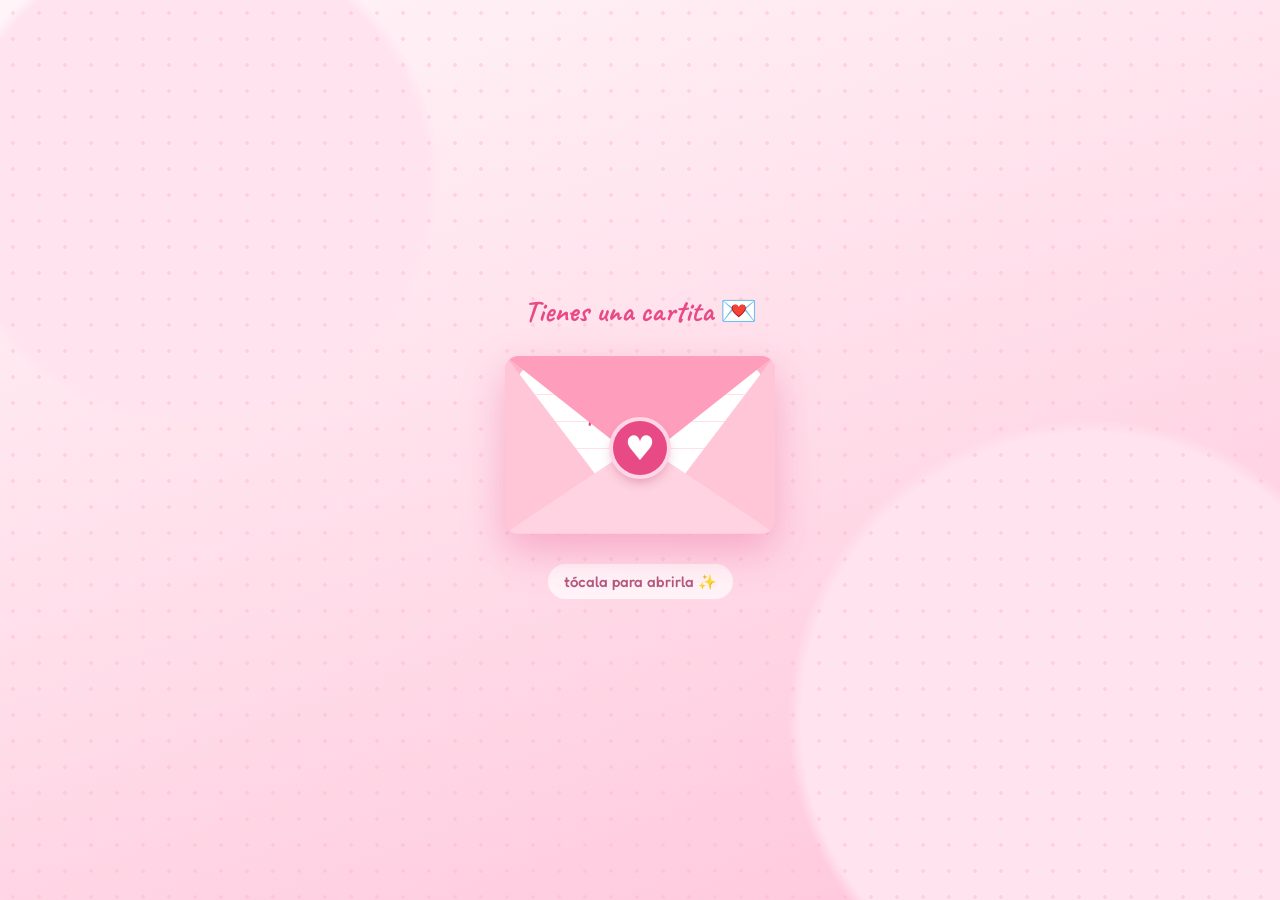
==== cita/index.html @ 594bd248 "Agregar invitación para cita (cita/) Co-Authored-By: Claude Opus 5.5 <noreply@anthropic.com> Claude-" ====
<!DOCTYPE html>
<html lang="es">
<head>
<meta charset="UTF-8">
<meta name="viewport" content="width=device-width, initial-scale=1">
<title>Una pregunta para ti 💌</title>
<meta name="description" content="Tengo una pregunta importante para ti…">
<link rel="preconnect" href="https://fonts.googleapis.com">
<link rel="preconnect" href="https://fonts.gstatic.com" crossorigin>
<link href="https://fonts.googleapis.com/css2?family=Fredoka:wght@400;500;600;700&family=Caveat:wght@500;700&display=swap" rel="stylesheet">
<style>
  :root{
    --rosa-1:#fff0f5;
    --rosa-2:#ffd6e5;
    --rosa-3:#ffadc9;
    --rosa-4:#ff7aa8;
    --rosa-5:#e84a86;
    --texto:#6b2a45;
    --blanco:#fffafc;
  }
  *{box-sizing:border-box;margin:0;padding:0;-webkit-tap-highlight-color:transparent}
  html,body{height:100%}
  body{
    font-family:"Fredoka",system-ui,-apple-system,"Segoe UI",sans-serif;
    color:var(--texto);
    background:
      radial-gradient(circle at 15% 20%, #ffe3ee 0 18%, transparent 19%),
      radial-gradient(circle at 85% 80%, #ffe3ee 0 22%, transparent 23%),
      linear-gradient(160deg,#fff5f9 0%,#ffdbe8 55%,#ffc4da 100%);
    background-attachment:fixed;
    overflow-x:hidden;overflow-y:auto;
    display:flex;
    min-height:100svh;
    user-select:none;
  }
  /* patrón de puntitos */
  body::before{
    content:"";position:fixed;inset:0;pointer-events:none;
    background-image:radial-gradient(#ffb8d0 1.6px, transparent 1.7px);
    background-size:26px 26px;opacity:.45;
  }

  /* decoraciones que flotan */
  .flotantes{position:fixed;inset:0;pointer-events:none;overflow:hidden;z-index:0}
  .flotante{
    position:absolute;bottom:-40px;
    color:var(--rosa-3);
    animation:subir linear forwards;
    opacity:.8;
  }
  @keyframes subir{
    0%{transform:translateY(0) rotate(0deg)}
    50%{transform:translateY(-55vh) translateX(18px) rotate(20deg)}
    100%{transform:translateY(-115vh) translateX(-10px) rotate(-15deg);opacity:0}
  }

  .pantalla{
    position:relative;z-index:2;
    width:min(92vw,400px);
    margin:auto;padding:24px 0 34px;
    display:none;flex-direction:column;align-items:center;text-align:center;
  }
  .pantalla.activa{display:flex;animation:aparecer .7s cubic-bezier(.2,.9,.3,1.3) both}
  @keyframes aparecer{from{opacity:0;transform:translateY(24px) scale(.94)}to{opacity:1;transform:none}}

  .tarjeta{
    width:100%;
    background:var(--blanco);
    border-radius:30px;
    padding:28px 22px 26px;
    box-shadow:0 18px 40px -18px rgba(232,74,134,.55), 0 0 0 6px #ffe6ef, 0 0 0 8px #ffc9dc;
    position:relative;
  }
  .tarjeta::before,.tarjeta::after{
    content:"✿";position:absolute;font-size:26px;color:var(--rosa-3);
  }
  .tarjeta::before{top:-14px;left:18px;transform:rotate(-15deg)}
  .tarjeta::after{bottom:-14px;right:18px;transform:rotate(15deg)}

  /* ---------- Sobre ---------- */
  .pista{
    font-family:"Caveat",cursive;font-size:30px;font-weight:700;color:var(--rosa-5);
    margin-bottom:26px;
  }
  .sobre{
    position:relative;width:270px;height:178px;cursor:pointer;
    perspective:700px;
    animation:latido 1.8s ease-in-out infinite;
    filter:drop-shadow(0 16px 20px rgba(232,74,134,.35));
  }
  .sobre.abierto{animation:none}
  @keyframes latido{0%,100%{transform:scale(1) rotate(-2deg)}50%{transform:scale(1.04) rotate(2deg)}}
  .sobre .fondo{position:absolute;inset:0;background:#ffb3cb;border-radius:14px}
  .sobre .carta{
    position:absolute;left:14px;right:14px;top:12px;height:150px;
    background:#fff;border-radius:10px;
    display:flex;align-items:flex-start;justify-content:center;padding-top:22px;
    font-family:"Caveat",cursive;font-size:30px;font-weight:700;color:var(--rosa-5);
    transition:transform .9s cubic-bezier(.3,1.4,.5,1) .35s;
    z-index:1;
    background-image:repeating-linear-gradient(#fff 0 26px,#ffe1ec 26px 27px);
  }
  .sobre .bolsillo{
    position:absolute;inset:0;z-index:2;border-radius:14px;overflow:hidden;
  }
  .sobre .bolsillo::before{ /* lados */
    content:"";position:absolute;inset:0;
    background:
      linear-gradient(to top right, #ffc6d8 50%, transparent 50.5%) left/50% 100% no-repeat,
      linear-gradient(to top left,  #ffc6d8 50%, transparent 50.5%) right/50% 100% no-repeat;
  }
  .sobre .bolsillo::after{ /* frente inferior */
    content:"";position:absolute;left:0;right:0;bottom:0;height:62%;
    background:#ffd3e1;
    clip-path:polygon(0 100%,50% 18%,100% 100%);
  }
  .sobre .solapa{
    position:absolute;left:0;right:0;top:0;height:60%;
    background:#ff9dbd;
    clip-path:polygon(0 0,100% 0,50% 100%);
    transform-origin:top center;
    transition:transform .6s ease, z-index 0s .3s;
    z-index:3;border-radius:14px 14px 0 0;
  }
  .sobre .sello{
    position:absolute;left:50%;top:52%;transform:translate(-50%,-50%);
    z-index:4;font-size:34px;line-height:1;
    width:54px;height:54px;border-radius:50%;
    background:#e84a86;color:#fff;
    display:grid;place-items:center;
    box-shadow:0 0 0 4px #ffd6e5, 0 6px 12px rgba(160,30,80,.35);
    transition:opacity .3s, transform .4s;
  }
  .sobre.abierto .solapa{transform:rotateX(180deg);z-index:0}
  .sobre.abierto .sello{opacity:0;transform:translate(-50%,-50%) scale(.3)}
  .sobre.abierto .carta{transform:translateY(-95px)}
  .pista,.toca{transition:opacity .4s}
  #p-sobre.abriendo .pista,#p-sobre.abriendo .toca{opacity:0}
  .toca{
    margin-top:30px;font-size:15px;font-weight:500;color:#b4577d;
    background:#ffffffb0;padding:8px 16px;border-radius:999px;
  }

  /* ---------- Mascota fresita ---------- */
  .mascota{width:150px;height:150px;margin:-92px auto 4px;display:block;
    animation:rebote 2.2s ease-in-out infinite;transform-origin:50% 90%}
  @keyframes rebote{0%,100%{transform:translateY(0) rotate(-3deg)}50%{transform:translateY(-8px) rotate(3deg)}}
  .mascota.feliz{animation:brinco .5s ease-in-out infinite}
  @keyframes brinco{0%,100%{transform:translateY(0) scale(1)}50%{transform:translateY(-16px) scale(1.06,.96)}}
  .mascota.triste{animation:temblor .45s ease-in-out}
  @keyframes temblor{0%,100%{transform:rotate(0)}25%{transform:rotate(-6deg)}75%{transform:rotate(6deg)}}
  .cara{display:none}
  .mascota.normal .cara-normal,
  .mascota.feliz  .cara-feliz,
  .mascota.triste .cara-triste{display:inline}

  /* ---------- Pregunta ---------- */
  .chiquito{font-size:16px;color:#b4577d;font-weight:500;margin-bottom:6px}
  h1{
    font-size:clamp(30px,8.5vw,38px);line-height:1.12;font-weight:700;color:var(--rosa-5);
    margin-bottom:8px;
  }
  .sub{font-family:"Caveat",cursive;font-size:24px;color:#c2557f;min-height:32px;transition:opacity .2s}
  .botones{
    margin-top:20px;display:flex;gap:16px;justify-content:center;align-items:center;
    min-height:70px;flex-wrap:wrap;
  }
  button{
    font-family:inherit;border:none;cursor:pointer;
    font-weight:600;font-size:19px;border-radius:999px;
    padding:13px 30px;
    transition:transform .25s cubic-bezier(.3,1.5,.5,1), background .2s, box-shadow .2s;
    touch-action:manipulation;
  }
  .si{
    background:linear-gradient(180deg,#ff8db5,#e84a86);color:#fff;
    box-shadow:0 6px 0 #c23470, 0 12px 20px -6px rgba(232,74,134,.6);
    position:relative;z-index:5;
  }
  .si:active{transform:translateY(3px)}
  #btn-si{transition:font-size .3s cubic-bezier(.3,1.5,.5,1), padding .3s cubic-bezier(.3,1.5,.5,1)}
  .no{
    background:#fff;color:#c2557f;
    box-shadow:0 0 0 2px #ffc0d5, 0 6px 0 #ffc0d5;
    white-space:nowrap;
  }
  .no.huyendo{position:fixed;z-index:20;transition:left .28s cubic-bezier(.3,1.4,.5,1), top .28s cubic-bezier(.3,1.4,.5,1), transform .25s}

  /* ---------- Sí ---------- */
  .titulo-si{font-size:clamp(28px,8.4vw,36px);color:var(--rosa-5);font-weight:700;line-height:1.1}
  .detalles{margin-top:18px;display:grid;gap:10px;text-align:left}
  .detalle{
    display:flex;gap:14px;align-items:center;
    background:#fff3f8;border:2px dashed #ffc0d5;border-radius:18px;padding:12px 16px;
    opacity:0;transform:translateX(-20px);
    animation:entrar .5s ease forwards;
  }
  .detalle:nth-child(1){animation-delay:.5s}
  .detalle:nth-child(2){animation-delay:.8s}
  .detalle:nth-child(3){animation-delay:1.1s}
  @keyframes entrar{to{opacity:1;transform:none}}
  .detalle .ico{font-size:30px;flex:none;width:40px;text-align:center}
  .detalle b{display:block;font-size:19px;color:var(--rosa-5);font-weight:600}
  .detalle span{font-size:15px;color:#9a4a6b}
  .notita{
    margin-top:20px;font-family:"Caveat",cursive;font-size:27px;line-height:1.2;color:#b03a6c;
    opacity:0;animation:entrar .6s ease 1.5s forwards;
  }
  .firma{display:block;margin-top:4px;font-size:30px;font-weight:700}
  .mas{margin-top:18px;opacity:0;animation:entrar .6s ease 1.9s forwards;font-size:17px;padding:11px 24px}
  .captura{margin-top:12px;font-size:13px;color:#b4577d;opacity:0;animation:entrar .6s ease 2.2s forwards}

  canvas#corazones{position:fixed;inset:0;pointer-events:none;z-index:30}

  @media (prefers-reduced-motion:reduce){
    *,*::before,*::after{animation-duration:.01ms!important;animation-iteration-count:1!important;transition-duration:.01ms!important}
  }
</style>
</head>
<body>

<div class="flotantes" id="flotantes" aria-hidden="true"></div>

<!-- 1. Sobre -->
<section class="pantalla activa" id="p-sobre">
  <p class="pista">Tienes una cartita 💌</p>
  <div class="sobre" id="sobre" role="button" tabindex="0" aria-label="Abrir la carta">
    <div class="fondo"></div>
    <div class="carta">para ti ♡</div>
    <div class="bolsillo"></div>
    <div class="solapa"></div>
    <div class="sello">♥</div>
  </div>
  <p class="toca">tócala para abrirla ✨</p>
</section>

<!-- 2. Pregunta -->
<section class="pantalla" id="p-pregunta">
  <div class="tarjeta" style="margin-top:84px">
    <svg class="mascota normal" id="mascota" viewBox="0 0 200 200" aria-hidden="true">
      <!-- hojitas -->
      <g fill="#6fcf8e" stroke="#4aa86c" stroke-width="3" stroke-linejoin="round">
        <path d="M100 52 L78 30 L96 38 L100 18 L106 38 L124 30 Z"/>
        <path d="M100 52 C88 44 70 44 62 52 C76 58 90 58 100 52 Z"/>
        <path d="M100 52 C112 44 130 44 138 52 C124 58 110 58 100 52 Z"/>
      </g>
      <!-- cuerpo -->
      <path d="M100 48 C152 46 178 74 172 110 C166 148 126 182 100 188 C74 182 34 148 28 110 C22 74 48 46 100 48 Z"
            fill="#ff6f96" stroke="#e04a77" stroke-width="4"/>
      <path d="M58 76 C70 62 86 58 98 58" stroke="#ffb3c8" stroke-width="7" stroke-linecap="round" fill="none"/>
      <!-- semillitas -->
      <g fill="#ffe7a3">
        <ellipse cx="60" cy="100" rx="3" ry="4.5"/><ellipse cx="146" cy="96" rx="3" ry="4.5"/>
        <ellipse cx="72" cy="150" rx="3" ry="4.5"/><ellipse cx="130" cy="152" rx="3" ry="4.5"/>
        <ellipse cx="100" cy="172" rx="3" ry="4.5"/><ellipse cx="156" cy="128" rx="3" ry="4.5"/>
        <ellipse cx="46" cy="128" rx="3" ry="4.5"/><ellipse cx="124" cy="70" rx="3" ry="4.5"/>
      </g>
      <!-- cachetes -->
      <ellipse cx="66" cy="128" rx="12" ry="7" fill="#ffb0c6" opacity=".9"/>
      <ellipse cx="134" cy="128" rx="12" ry="7" fill="#ffb0c6" opacity=".9"/>
      <!-- cara normal -->
      <g class="cara cara-normal">
        <ellipse cx="80" cy="110" rx="8" ry="10" fill="#3b1626"/>
        <ellipse cx="120" cy="110" rx="8" ry="10" fill="#3b1626"/>
        <circle cx="83" cy="106" r="3" fill="#fff"/><circle cx="123" cy="106" r="3" fill="#fff"/>
        <path d="M92 128 Q100 136 108 128" stroke="#3b1626" stroke-width="4" stroke-linecap="round" fill="none"/>
      </g>
      <!-- cara feliz -->
      <g class="cara cara-feliz">
        <path d="M71 112 Q80 100 89 112" stroke="#3b1626" stroke-width="5" stroke-linecap="round" fill="none"/>
        <path d="M111 112 Q120 100 129 112" stroke="#3b1626" stroke-width="5" stroke-linecap="round" fill="none"/>
        <path d="M88 124 Q100 146 112 124 Z" fill="#3b1626"/>
        <path d="M94 134 Q100 140 106 134" fill="#ff8fb0"/>
      </g>
      <!-- cara triste -->
      <g class="cara cara-triste">
        <path d="M70 104 L88 97" stroke="#3b1626" stroke-width="4" stroke-linecap="round"/>
        <path d="M130 104 L112 97" stroke="#3b1626" stroke-width="4" stroke-linecap="round"/>
        <ellipse cx="80" cy="114" rx="7" ry="8" fill="#3b1626"/>
        <ellipse cx="120" cy="114" rx="7" ry="8" fill="#3b1626"/>
        <circle cx="82" cy="111" r="2.5" fill="#fff"/><circle cx="122" cy="111" r="2.5" fill="#fff"/>
        <path d="M92 136 Q100 128 108 136" stroke="#3b1626" stroke-width="4" stroke-linecap="round" fill="none"/>
        <path d="M128 122 Q133 132 128 136 Q123 132 128 122 Z" fill="#8fd3ff"/>
      </g>
      <!-- corazoncito -->
      <path d="M100 160 C92 150 80 156 86 166 L100 178 L114 166 C120 156 108 150 100 160 Z" fill="#fff" stroke="#e04a77" stroke-width="3"/>
    </svg>

    <p class="chiquito">Tengo una pregunta importante…</p>
    <h1 id="pregunta">¿Quieres salir conmigo?</h1>
    <p class="sub" id="sub">piénsalo bien 🙈</p>

    <div class="botones">
      <button class="si" id="btn-si">Sí 💗</button>
      <button class="no" id="btn-no">No</button>
    </div>
  </div>
</section>

<!-- 3. Dijo que sí -->
<section class="pantalla" id="p-si">
  <div class="tarjeta" style="margin-top:84px">
    <div id="mascota-si"></div>
    <p class="titulo-si">¡Dijiste que sí! 💖</p>
    <p class="sub" style="margin-top:4px">ya es oficialmente una cita</p>

    <div class="detalles">
      <div class="detalle">
        <div class="ico">🌸</div>
        <div><b id="d-dia">Miércoles</b><span>apártalo en tu agenda</span></div>
      </div>
      <div class="detalle">
        <div class="ico">🌙</div>
        <div><b id="d-hora">En la noche</b><span id="d-lugar">lo demás es sorpresa</span></div>
      </div>
      <div class="detalle">
        <div class="ico">👗</div>
        <div><b>Ponte algo bonito</b><span>aunque a ti todo se te ve bonito</span></div>
      </div>
    </div>

    <p class="notita">Desde ya estoy contando los días para verte ✨
      <span class="firma" id="firma">— Brandon</span>
    </p>
    <button class="si mas" id="btn-mas">Ya quiero que sea miércoles 💗</button>
    <p class="captura">tómale captura para que no se te olvide 📸</p>
  </div>
</section>

<canvas id="corazones"></canvas>

<script>
/* =========================================================
   ✏️ CAMBIA AQUÍ LOS DETALLES
   ========================================================= */
const CONFIG = {
  nombre: "",                 // ej. "Andrea" → "Andrea, ¿quieres salir conmigo?"  (déjalo "" si no)
  dia:    "Miércoles",
  hora:   "En la noche",      // ej. "A las 7:00 pm"
  lugar:  "",                 // ej. "Paso por ti 🚗"  (si va vacío dice "lo demás es sorpresa")
  firma:  "Brandon"
};

/* frases que va diciendo el botón "No" cada vez que intenta tocarlo */
const FRASES_NO = [
  ["¿Segura? 🥺",            "mira que la fresita se pone triste"],
  ["Piénsalo otra vez",      "te prometo que la vamos a pasar bonito"],
  ["¿De verdad, verdad?",    "ándale, una sola cita 🙏"],
  ["Me voy a poner triste 😢","bueno… ya estoy un poquito triste"],
  ["Última oportunidad…",    "el botón de Sí ya está grandote, ¿no lo ves? 👀"],
  ["Bueno, sí 🙈",            "sabía que ibas a decir que sí 💗"]
];

/* ========================================================= */

const $ = s => document.querySelector(s);
const mostrar = id => {
  document.querySelectorAll(".pantalla").forEach(p => p.classList.remove("activa"));
  $(id).classList.add("activa");
};

// aplicar configuración
if (CONFIG.nombre.trim()) $("#pregunta").textContent = `${CONFIG.nombre.trim()}, ¿quieres salir conmigo?`;
$("#d-dia").textContent  = CONFIG.dia;
$("#d-hora").textContent = CONFIG.hora;
if (CONFIG.lugar.trim()) $("#d-lugar").textContent = CONFIG.lugar.trim();
$("#firma").textContent  = "— " + CONFIG.firma;

/* ---------- decoraciones flotando ---------- */
const SIMBOLOS = ["♡","♥","✿","❀","✦","⋆","♡","❁"];
const contFlot = $("#flotantes");
function crearFlotante(){
  const el = document.createElement("span");
  el.className = "flotante";
  el.textContent = SIMBOLOS[Math.floor(Math.random()*SIMBOLOS.length)];
  el.style.left = Math.random()*100 + "vw";
  el.style.fontSize = (14 + Math.random()*22) + "px";
  el.style.color = ["#ffadc9","#ff8db5","#ffc9dc","#ffffff","#f7a1c0"][Math.floor(Math.random()*5)];
  el.style.animationDuration = (9 + Math.random()*8) + "s";
  contFlot.appendChild(el);
  setTimeout(() => el.remove(), 18000);
}
for (let i=0;i<8;i++) setTimeout(crearFlotante, i*500);
setInterval(crearFlotante, 900);

/* ---------- sobre ---------- */
const sobre = $("#sobre");
function abrirSobre(){
  if (sobre.classList.contains("abierto")) return;
  sobre.classList.add("abierto");
  $("#p-sobre").classList.add("abriendo");
  lluviaCorazones(25, window.innerWidth/2, window.innerHeight/2);
  setTimeout(() => mostrar("#p-pregunta"), 1500);
}
sobre.addEventListener("click", abrirSobre);
sobre.addEventListener("keydown", e => { if (e.key==="Enter"||e.key===" ") abrirSobre(); });

/* ---------- mascota ---------- */
const mascota = $("#mascota");
const copia = mascota.cloneNode(true);
copia.removeAttribute("id"); copia.setAttribute("class","mascota feliz");
$("#mascota-si").replaceWith(copia);
let timerCara;
function cara(estado, ms){
  mascota.classList.remove("normal","feliz","triste");
  void mascota.getBoundingClientRect();
  mascota.classList.add(estado);
  clearTimeout(timerCara);
  if (ms) timerCara = setTimeout(() => cara("normal"), ms);
}

/* ---------- botones ---------- */
const btnSi = $("#btn-si"), btnNo = $("#btn-no"), sub = $("#sub");
let intentos = 0, ultimoEscape = 0;
const rendida = () => intentos >= FRASES_NO.length;

function escapar(e){
  if (rendida()) return;   // ya se rindió: ahora "No" también dice que sí
  if (e) e.preventDefault();
  if (Date.now() - ultimoEscape < 400) return;   // evita contar doble un mismo toque
  ultimoEscape = Date.now();

  const [txtBtn, txtSub] = FRASES_NO[intentos];
  intentos++;
  btnNo.textContent = txtBtn;
  sub.textContent = txtSub;
  cara("triste", 1200);

  // el Sí crece
  const escala = Math.min(1 + intentos*0.2, 2.1);
  btnSi.style.fontSize = (19*escala) + "px";
  btnSi.style.padding  = `${13*escala}px ${30*escala}px`;

  if (rendida()){
    // última frase: el No regresa a su lugar y se vuelve un "sí"
    btnNo.classList.remove("huyendo");
    btnNo.style.left = btnNo.style.top = "";
    return;
  }

  // el No se escapa a otro lado de la pantalla
  const r = btnNo.getBoundingClientRect();
  if (!btnNo.classList.contains("huyendo")){
    btnNo.style.left = r.left + "px"; btnNo.style.top = r.top + "px";
    btnNo.classList.add("huyendo");
    void btnNo.offsetWidth;
  }
  const margen = 14;
  const anchoMax = window.innerWidth  - btnNo.offsetWidth  - margen;
  const altoMax  = window.innerHeight - btnNo.offsetHeight - margen;
  const si = btnSi.getBoundingClientRect();
  let x, y, vueltas = 0;
  do {
    x = margen + Math.random()*(anchoMax - margen);
    y = margen + Math.random()*(altoMax  - margen);
    vueltas++;
  } while (vueltas < 30 && (Math.abs(x - r.left) < 80 && Math.abs(y - r.top) < 60 ||
           (x < si.right + 10 && x + btnNo.offsetWidth > si.left - 10 && y < si.bottom + 10 && y + btnNo.offsetHeight > si.top - 10)));
  btnNo.style.left = x + "px";
  btnNo.style.top  = y + "px";
}

btnNo.addEventListener("pointerenter", e => { if (e.pointerType === "mouse") escapar(); });
btnNo.addEventListener("pointerdown", e => { if (!rendida()) escapar(e); });
btnNo.addEventListener("click", e => {
  if (rendida()) { if (Date.now() - ultimoEscape > 400) dijoQueSi(); }
  else escapar(e);
});

btnSi.addEventListener("pointerenter", () => cara("feliz", 900));
btnSi.addEventListener("click", dijoQueSi);

function dijoQueSi(){
  btnNo.classList.remove("huyendo");
  btnNo.style.display = "none";
  cara("feliz");
  lluviaCorazones(120);
  setTimeout(() => mostrar("#p-si"), 450);
  setTimeout(() => lluviaCorazones(60), 1200);
}
$("#btn-mas").addEventListener("click", e => {
  const r = e.currentTarget.getBoundingClientRect();
  lluviaCorazones(70, r.left + r.width/2, r.top);
});

/* ---------- lluvia de corazones (canvas) ---------- */
const cv = $("#corazones"), ctx = cv.getContext("2d");
let piezas = [], animando = false;
function ajustar(){
  const dpr = window.devicePixelRatio || 1;
  cv.width = innerWidth*dpr; cv.height = innerHeight*dpr;
  ctx.setTransform(dpr,0,0,dpr,0,0);
}
ajustar(); addEventListener("resize", ajustar);

function corazon(x,y,t,color,rot){
  ctx.save(); ctx.translate(x,y); ctx.rotate(rot); ctx.scale(t/16,t/16);
  ctx.beginPath();
  ctx.moveTo(0,5);
  ctx.bezierCurveTo(-8,-2,-8,-10,-3.5,-10);
  ctx.bezierCurveTo(-1,-10,0,-8,0,-6.5);
  ctx.bezierCurveTo(0,-8,1,-10,3.5,-10);
  ctx.bezierCurveTo(8,-10,8,-2,0,5);
  ctx.fillStyle = color; ctx.fill();
  ctx.restore();
}
const COLORES = ["#ff4f8b","#ff7aa8","#ffadc9","#e84a86","#ffd1e1","#ffffff","#ff92b8"];
function lluviaCorazones(n, x, y){
  const desdeArriba = x === undefined;
  for (let i=0;i<n;i++){
    piezas.push({
      x: desdeArriba ? Math.random()*innerWidth : x,
      y: desdeArriba ? -20 - Math.random()*innerHeight*0.6 : y,
      vx: desdeArriba ? (Math.random()-.5)*1.2 : (Math.random()-.5)*9,
      vy: desdeArriba ? 1.5 + Math.random()*2.5 : -4 - Math.random()*7,
      t: 12 + Math.random()*18,
      rot: (Math.random()-.5)*.8, vr:(Math.random()-.5)*.08,
      color: COLORES[Math.floor(Math.random()*COLORES.length)],
      vida: 1, osc: Math.random()*Math.PI*2
    });
  }
  if (!animando){ animando = true; requestAnimationFrame(cuadro); }
}
function cuadro(){
  ctx.clearRect(0,0,innerWidth,innerHeight);
  piezas.forEach(p => {
    p.vy += 0.09; if (p.vy > 4) p.vy = 4;
    p.osc += 0.05;
    p.x += p.vx + Math.sin(p.osc)*0.6; p.y += p.vy; p.rot += p.vr;
    p.vx *= 0.985;
    if (p.y > innerHeight - 40) p.vida -= 0.03;
    ctx.globalAlpha = Math.max(p.vida,0);
    corazon(p.x,p.y,p.t,p.color,p.rot);
  });
  ctx.globalAlpha = 1;
  piezas = piezas.filter(p => p.vida > 0 && p.y < innerHeight + 40);
  if (piezas.length) requestAnimationFrame(cuadro); else { animando = false; ctx.clearRect(0,0,innerWidth,innerHeight); }
}
</script>
</body>
</html>
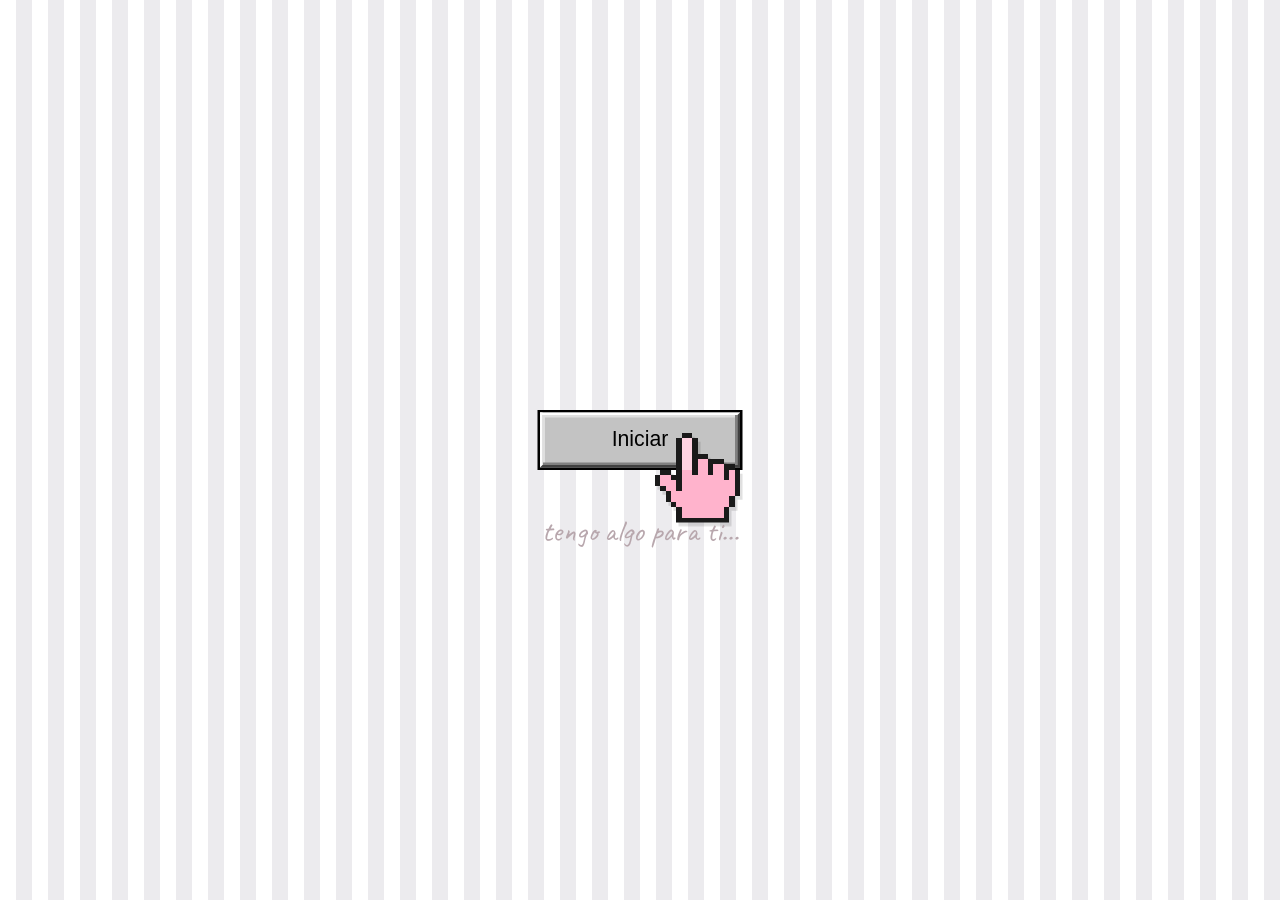
==== commit 63bb98ae: "Rehacer invitación con estilo de tarjeta: inicio retro, sobre con gatito y páginas onduladas Co-Auth" ====
--- a/cita/index.html
+++ b/cita/index.html
@@ -3,497 +3,713 @@
 <head>
 <meta charset="UTF-8">
 <meta name="viewport" content="width=device-width, initial-scale=1">
-<title>Una pregunta para ti 💌</title>
-<meta name="description" content="Tengo una pregunta importante para ti…">
+<title>Una invitación para ti 💌</title>
+<meta name="description" content="Tengo algo para ti…">
 <link rel="preconnect" href="https://fonts.googleapis.com">
 <link rel="preconnect" href="https://fonts.gstatic.com" crossorigin>
-<link href="https://fonts.googleapis.com/css2?family=Fredoka:wght@400;500;600;700&family=Caveat:wght@500;700&display=swap" rel="stylesheet">
+<link href="https://fonts.googleapis.com/css2?family=Quicksand:wght@400;500;600;700&family=Great+Vibes&family=Caveat:wght@600&display=swap" rel="stylesheet">
 <style>
   :root{
-    --rosa-1:#fff0f5;
-    --rosa-2:#ffd6e5;
-    --rosa-3:#ffadc9;
-    --rosa-4:#ff7aa8;
-    --rosa-5:#e84a86;
-    --texto:#6b2a45;
-    --blanco:#fffafc;
+    --rosa:#f4b3c2;
+    --rosa-claro:#f9cdd7;
+    --rosa-sobre:#d98896;
+    --blob:#eca2b1;
+    --texto-rosa:#c25a74;
+    --blanco:#fffaf7;
   }
   *{box-sizing:border-box;margin:0;padding:0;-webkit-tap-highlight-color:transparent}
   html,body{height:100%}
   body{
-    font-family:"Fredoka",system-ui,-apple-system,"Segoe UI",sans-serif;
-    color:var(--texto);
-    background:
-      radial-gradient(circle at 15% 20%, #ffe3ee 0 18%, transparent 19%),
-      radial-gradient(circle at 85% 80%, #ffe3ee 0 22%, transparent 23%),
-      linear-gradient(160deg,#fff5f9 0%,#ffdbe8 55%,#ffc4da 100%);
-    background-attachment:fixed;
-    overflow-x:hidden;overflow-y:auto;
-    display:flex;
-    min-height:100svh;
-    user-select:none;
-  }
-  /* patrón de puntitos */
-  body::before{
-    content:"";position:fixed;inset:0;pointer-events:none;
-    background-image:radial-gradient(#ffb8d0 1.6px, transparent 1.7px);
-    background-size:26px 26px;opacity:.45;
-  }
-
-  /* decoraciones que flotan */
-  .flotantes{position:fixed;inset:0;pointer-events:none;overflow:hidden;z-index:0}
-  .flotante{
-    position:absolute;bottom:-40px;
-    color:var(--rosa-3);
-    animation:subir linear forwards;
-    opacity:.8;
-  }
-  @keyframes subir{
-    0%{transform:translateY(0) rotate(0deg)}
-    50%{transform:translateY(-55vh) translateX(18px) rotate(20deg)}
-    100%{transform:translateY(-115vh) translateX(-10px) rotate(-15deg);opacity:0}
-  }
-
-  .pantalla{
-    position:relative;z-index:2;
-    width:min(92vw,400px);
-    margin:auto;padding:24px 0 34px;
-    display:none;flex-direction:column;align-items:center;text-align:center;
-  }
-  .pantalla.activa{display:flex;animation:aparecer .7s cubic-bezier(.2,.9,.3,1.3) both}
-  @keyframes aparecer{from{opacity:0;transform:translateY(24px) scale(.94)}to{opacity:1;transform:none}}
-
+    font-family:"Quicksand",system-ui,-apple-system,"Segoe UI",sans-serif;
+    background:repeating-linear-gradient(90deg,#ffffff 0 16px,#ecebee 16px 32px);
+    overflow:hidden;
+    user-select:none;-webkit-user-select:none;
+    color:#fff;
+  }
+
+  /* cada pantalla se diseña a 360x720 y se escala para que quepa en cualquier cel */
+  .pantalla{position:fixed;inset:0;display:none;align-items:center;justify-content:center}
+  .pantalla.activa{display:flex}
+  .marco{width:calc(360px*var(--s,1));height:calc(720px*var(--s,1));position:relative}
+  .escena{position:absolute;left:0;top:0;width:360px;height:720px;transform:scale(var(--s,1));transform-origin:0 0}
+
+  .fade-in{animation:fadeIn .6s ease both}
+  .fade-out{animation:fadeOut .45s ease both}
+  @keyframes fadeIn{from{opacity:0}to{opacity:1}}
+  @keyframes fadeOut{to{opacity:0;transform:scale(.97)}}
+
+  /* ---------- 1. Inicio estilo retro ---------- */
+  .btn-retro{
+    position:absolute;left:50%;top:330px;transform:translateX(-50%);
+    width:160px;height:44px;
+    font-family:Tahoma,"MS Sans Serif",Verdana,sans-serif;font-size:17px;color:#000;
+    background:#c3c3c3;cursor:pointer;
+    border:2px solid;border-color:#fff #404040 #404040 #fff;
+    box-shadow:inset -2px -2px 0 #808080, inset 2px 2px 0 #dfdfdf, 0 0 0 2px #000;
+  }
+  .btn-retro.presionado{border-color:#404040 #fff #fff #404040;box-shadow:inset 2px 2px 0 #808080, 0 0 0 2px #000;padding-top:3px}
+  .btn-retro span{border:1px dotted transparent;padding:1px 6px}
+  .btn-retro:focus-visible span{border-color:#000}
+  .manita{
+    position:absolute;left:192px;top:346px;width:68px;pointer-events:none;
+    image-rendering:pixelated;
+    animation:tocar 1.3s ease-in-out infinite;
+    filter:drop-shadow(2px 3px 0 rgba(0,0,0,.12));
+  }
+  @keyframes tocar{0%,100%{transform:translate(0,0)}45%{transform:translate(-6px,-10px)}60%{transform:translate(-6px,-6px)}}
+  .pista-inicio{
+    position:absolute;left:0;right:0;top:410px;text-align:center;
+    font-family:"Caveat",cursive;font-size:24px;color:#b8a7ad;
+  }
+
+  /* ---------- 2. Tarjeta en el sobre ---------- */
   .tarjeta{
-    width:100%;
-    background:var(--blanco);
-    border-radius:30px;
-    padding:28px 22px 26px;
-    box-shadow:0 18px 40px -18px rgba(232,74,134,.55), 0 0 0 6px #ffe6ef, 0 0 0 8px #ffc9dc;
-    position:relative;
-  }
-  .tarjeta::before,.tarjeta::after{
-    content:"✿";position:absolute;font-size:26px;color:var(--rosa-3);
-  }
-  .tarjeta::before{top:-14px;left:18px;transform:rotate(-15deg)}
-  .tarjeta::after{bottom:-14px;right:18px;transform:rotate(15deg)}
-
-  /* ---------- Sobre ---------- */
-  .pista{
-    font-family:"Caveat",cursive;font-size:30px;font-weight:700;color:var(--rosa-5);
-    margin-bottom:26px;
-  }
-  .sobre{
-    position:relative;width:270px;height:178px;cursor:pointer;
-    perspective:700px;
-    animation:latido 1.8s ease-in-out infinite;
-    filter:drop-shadow(0 16px 20px rgba(232,74,134,.35));
-  }
-  .sobre.abierto{animation:none}
-  @keyframes latido{0%,100%{transform:scale(1) rotate(-2deg)}50%{transform:scale(1.04) rotate(2deg)}}
-  .sobre .fondo{position:absolute;inset:0;background:#ffb3cb;border-radius:14px}
-  .sobre .carta{
-    position:absolute;left:14px;right:14px;top:12px;height:150px;
-    background:#fff;border-radius:10px;
-    display:flex;align-items:flex-start;justify-content:center;padding-top:22px;
-    font-family:"Caveat",cursive;font-size:30px;font-weight:700;color:var(--rosa-5);
-    transition:transform .9s cubic-bezier(.3,1.4,.5,1) .35s;
+    position:absolute;left:38px;top:34px;width:284px;height:446px;
+    background:var(--rosa);border-radius:6px;
+    padding:88px 24px 0;text-align:center;
+    transform:translateY(260px);
+    transition:transform 1.3s cubic-bezier(.25,1.2,.4,1);
     z-index:1;
-    background-image:repeating-linear-gradient(#fff 0 26px,#ffe1ec 26px 27px);
-  }
-  .sobre .bolsillo{
-    position:absolute;inset:0;z-index:2;border-radius:14px;overflow:hidden;
-  }
-  .sobre .bolsillo::before{ /* lados */
-    content:"";position:absolute;inset:0;
-    background:
-      linear-gradient(to top right, #ffc6d8 50%, transparent 50.5%) left/50% 100% no-repeat,
-      linear-gradient(to top left,  #ffc6d8 50%, transparent 50.5%) right/50% 100% no-repeat;
-  }
-  .sobre .bolsillo::after{ /* frente inferior */
-    content:"";position:absolute;left:0;right:0;bottom:0;height:62%;
-    background:#ffd3e1;
-    clip-path:polygon(0 100%,50% 18%,100% 100%);
-  }
-  .sobre .solapa{
-    position:absolute;left:0;right:0;top:0;height:60%;
-    background:#ff9dbd;
-    clip-path:polygon(0 0,100% 0,50% 100%);
-    transform-origin:top center;
-    transition:transform .6s ease, z-index 0s .3s;
-    z-index:3;border-radius:14px 14px 0 0;
-  }
-  .sobre .sello{
-    position:absolute;left:50%;top:52%;transform:translate(-50%,-50%);
-    z-index:4;font-size:34px;line-height:1;
-    width:54px;height:54px;border-radius:50%;
-    background:#e84a86;color:#fff;
-    display:grid;place-items:center;
-    box-shadow:0 0 0 4px #ffd6e5, 0 6px 12px rgba(160,30,80,.35);
-    transition:opacity .3s, transform .4s;
-  }
-  .sobre.abierto .solapa{transform:rotateX(180deg);z-index:0}
-  .sobre.abierto .sello{opacity:0;transform:translate(-50%,-50%) scale(.3)}
-  .sobre.abierto .carta{transform:translateY(-95px)}
-  .pista,.toca{transition:opacity .4s}
-  #p-sobre.abriendo .pista,#p-sobre.abriendo .toca{opacity:0}
-  .toca{
-    margin-top:30px;font-size:15px;font-weight:500;color:#b4577d;
-    background:#ffffffb0;padding:8px 16px;border-radius:999px;
-  }
-
-  /* ---------- Mascota fresita ---------- */
-  .mascota{width:150px;height:150px;margin:-92px auto 4px;display:block;
-    animation:rebote 2.2s ease-in-out infinite;transform-origin:50% 90%}
-  @keyframes rebote{0%,100%{transform:translateY(0) rotate(-3deg)}50%{transform:translateY(-8px) rotate(3deg)}}
-  .mascota.feliz{animation:brinco .5s ease-in-out infinite}
-  @keyframes brinco{0%,100%{transform:translateY(0) scale(1)}50%{transform:translateY(-16px) scale(1.06,.96)}}
-  .mascota.triste{animation:temblor .45s ease-in-out}
-  @keyframes temblor{0%,100%{transform:rotate(0)}25%{transform:rotate(-6deg)}75%{transform:rotate(6deg)}}
-  .cara{display:none}
-  .mascota.normal .cara-normal,
-  .mascota.feliz  .cara-feliz,
-  .mascota.triste .cara-triste{display:inline}
-
-  /* ---------- Pregunta ---------- */
-  .chiquito{font-size:16px;color:#b4577d;font-weight:500;margin-bottom:6px}
-  h1{
-    font-size:clamp(30px,8.5vw,38px);line-height:1.12;font-weight:700;color:var(--rosa-5);
-    margin-bottom:8px;
-  }
-  .sub{font-family:"Caveat",cursive;font-size:24px;color:#c2557f;min-height:32px;transition:opacity .2s}
-  .botones{
-    margin-top:20px;display:flex;gap:16px;justify-content:center;align-items:center;
-    min-height:70px;flex-wrap:wrap;
-  }
-  button{
-    font-family:inherit;border:none;cursor:pointer;
-    font-weight:600;font-size:19px;border-radius:999px;
-    padding:13px 30px;
-    transition:transform .25s cubic-bezier(.3,1.5,.5,1), background .2s, box-shadow .2s;
+  }
+  .tarjeta::before{ /* orilla ondulada */
+    content:"";position:absolute;inset:-9px;z-index:-1;
+    background:radial-gradient(circle at 9px 9px,var(--rosa) 8.5px,transparent 9px) -1px -1px/18px 18px;
+  }
+  .tarjeta::after{ /* puntitos de borde */
+    content:"";position:absolute;inset:8px;border:2px dotted #fde4ea;border-radius:4px;pointer-events:none;
+  }
+  .sobre-arriba .tarjeta{transform:translateY(0)}
+  .lazo{position:absolute;left:50%;top:-14px;width:150px;transform:translateX(-50%) rotate(-4deg)}
+  .tarjeta h2{font-size:27px;font-weight:700;margin-bottom:8px;letter-spacing:.3px}
+  .tarjeta p{font-size:15.5px;line-height:1.36;font-weight:500;color:#fff6f8}
+  .tarjeta .pregunta{margin-top:10px;font-weight:700;font-style:italic;font-size:19px;color:#fff}
+  .botones{display:flex;gap:10px;justify-content:center;align-items:center;margin-top:8px;flex-wrap:nowrap}
+  .btn{
+    font-family:inherit;font-weight:700;border:none;cursor:pointer;border-radius:999px;
+    font-size:16px;padding:9px 22px;white-space:nowrap;flex:none;
+    transition:font-size .3s cubic-bezier(.3,1.5,.5,1),padding .3s cubic-bezier(.3,1.5,.5,1),transform .15s;
     touch-action:manipulation;
   }
-  .si{
-    background:linear-gradient(180deg,#ff8db5,#e84a86);color:#fff;
-    box-shadow:0 6px 0 #c23470, 0 12px 20px -6px rgba(232,74,134,.6);
-    position:relative;z-index:5;
-  }
-  .si:active{transform:translateY(3px)}
-  #btn-si{transition:font-size .3s cubic-bezier(.3,1.5,.5,1), padding .3s cubic-bezier(.3,1.5,.5,1)}
-  .no{
-    background:#fff;color:#c2557f;
-    box-shadow:0 0 0 2px #ffc0d5, 0 6px 0 #ffc0d5;
-    white-space:nowrap;
-  }
-  .no.huyendo{position:fixed;z-index:20;transition:left .28s cubic-bezier(.3,1.4,.5,1), top .28s cubic-bezier(.3,1.4,.5,1), transform .25s}
-
-  /* ---------- Sí ---------- */
-  .titulo-si{font-size:clamp(28px,8.4vw,36px);color:var(--rosa-5);font-weight:700;line-height:1.1}
-  .detalles{margin-top:18px;display:grid;gap:10px;text-align:left}
-  .detalle{
-    display:flex;gap:14px;align-items:center;
-    background:#fff3f8;border:2px dashed #ffc0d5;border-radius:18px;padding:12px 16px;
-    opacity:0;transform:translateX(-20px);
-    animation:entrar .5s ease forwards;
-  }
-  .detalle:nth-child(1){animation-delay:.5s}
-  .detalle:nth-child(2){animation-delay:.8s}
-  .detalle:nth-child(3){animation-delay:1.1s}
-  @keyframes entrar{to{opacity:1;transform:none}}
-  .detalle .ico{font-size:30px;flex:none;width:40px;text-align:center}
-  .detalle b{display:block;font-size:19px;color:var(--rosa-5);font-weight:600}
-  .detalle span{font-size:15px;color:#9a4a6b}
-  .notita{
-    margin-top:20px;font-family:"Caveat",cursive;font-size:27px;line-height:1.2;color:#b03a6c;
-    opacity:0;animation:entrar .6s ease 1.5s forwards;
-  }
-  .firma{display:block;margin-top:4px;font-size:30px;font-weight:700}
-  .mas{margin-top:18px;opacity:0;animation:entrar .6s ease 1.9s forwards;font-size:17px;padding:11px 24px}
-  .captura{margin-top:12px;font-size:13px;color:#b4577d;opacity:0;animation:entrar .6s ease 2.2s forwards}
-
-  canvas#corazones{position:fixed;inset:0;pointer-events:none;z-index:30}
+  .btn-si{background:#fff;color:var(--texto-rosa);box-shadow:0 4px 0 #e692a6}
+  .btn-si:active{transform:translateY(2px)}
+  .btn-no{background:transparent;color:#fff;border:2px solid #fff;white-space:nowrap}
+  .btn-no.huyendo{position:fixed;z-index:50;background:#fbd0db;color:var(--texto-rosa);border-color:#fbd0db;
+    transition:left .3s cubic-bezier(.3,1.4,.5,1),top .3s cubic-bezier(.3,1.4,.5,1)}
+  .sub-no{font-family:"Caveat",cursive;font-size:23px;color:#fff;min-height:26px;margin-top:2px;line-height:1.1}
+
+  .bolsillo{position:absolute;left:24px;top:460px;width:312px;height:250px;z-index:3}
+  .bolsillo svg.cuerpo{position:absolute;inset:0;filter:drop-shadow(0 -2px 6px rgba(150,60,80,.15))}
+  .estrella{position:absolute;color:#fff;animation:titilar 2.4s ease-in-out infinite}
+  @keyframes titilar{0%,100%{transform:scale(1) rotate(0)}50%{transform:scale(.75) rotate(20deg)}}
+  .insignia{position:absolute;left:50%;top:92px;width:150px;height:150px;transform:translateX(-50%)}
+  .insignia .texto{
+    position:absolute;inset:0;display:grid;place-items:center;padding-top:14px;
+    font-family:"Great Vibes",cursive;font-size:44px;color:#fff;
+    text-shadow:0 2px 0 rgba(200,90,120,.35);
+  }
+  .gatito{
+    position:absolute;left:50%;top:400px;width:132px;margin-left:-66px;z-index:2;
+    transform:translateY(80px);opacity:0;
+    transition:transform .8s cubic-bezier(.3,1.6,.5,1) 1s, opacity .3s 1s;
+  }
+  .sobre-arriba .gatito{transform:translateY(0);opacity:1}
+  .gatito .patitas{position:absolute;left:0;top:0;width:100%;z-index:4}
+  .brillo{position:absolute;color:#f6d9a8;font-size:16px;opacity:0;transition:opacity .4s 1.6s}
+  .sobre-arriba .brillo{opacity:1;animation:titilar 1.8s ease-in-out infinite}
+
+  /* ---------- 3. Páginas ---------- */
+  .blob{position:absolute;left:8px;top:22px;width:344px;height:640px;overflow:visible}
+  .blob .ola{transform-box:fill-box;transform-origin:center;animation:respirar 3.2s ease-in-out infinite}
+  @keyframes respirar{0%,100%{transform:scale(1)}50%{transform:scale(1.07)}}
+  .blob.boing{animation:boing .6s cubic-bezier(.3,1.6,.5,1)}
+  @keyframes boing{0%{transform:scale(.94)}100%{transform:scale(1)}}
+
+  .pagina{
+    position:absolute;left:30px;top:52px;width:300px;height:580px;
+    display:flex;flex-direction:column;align-items:center;text-align:center;
+    opacity:0;pointer-events:none;transform:translateX(40px);
+    transition:opacity .45s ease, transform .55s cubic-bezier(.25,1.1,.4,1);
+  }
+  .pagina.activa{opacity:1;pointer-events:auto;transform:none}
+  .pagina.antes{transform:translateX(-40px)}
+
+  .script{font-family:"Great Vibes",cursive;font-weight:400;line-height:.95;color:#fff;text-shadow:0 2px 0 rgba(190,80,110,.25)}
+  .pagina p{font-size:16px;line-height:1.38;font-weight:500}
+  .pagina .chico{font-size:15px;opacity:.95}
+  .mano{font-family:"Caveat",cursive;font-size:22px}
+
+  /* calendario */
+  .recordatorio{display:flex;gap:10px;align-items:center;margin:12px 0 10px;text-align:left}
+  .recordatorio b{font-size:15px;display:block}
+  .recordatorio span{font-size:14px;display:block;line-height:1.3}
+  .reloj{width:62px;flex:none;animation:sacudir 2.5s ease-in-out infinite;transform-origin:50% 70%}
+  @keyframes sacudir{0%,80%,100%{transform:rotate(0)}84%{transform:rotate(-12deg)}88%{transform:rotate(12deg)}92%{transform:rotate(-8deg)}96%{transform:rotate(6deg)}}
+  .calendario{background:#fbf6f0;border-radius:6px;padding:10px 10px 12px;width:262px;color:#6d5a5f;box-shadow:0 6px 14px rgba(150,60,80,.18)}
+  .calendario .mes{font-weight:700;font-size:14px;color:var(--texto-rosa);margin-bottom:6px;letter-spacing:1px;text-transform:uppercase}
+  .calendario .grid{display:grid;grid-template-columns:repeat(7,1fr);gap:3px}
+  .calendario .dn{font-size:9px;font-weight:700;letter-spacing:.5px;padding-bottom:3px}
+  .calendario .dn:first-child{color:#e0566f}
+  .calendario .d{height:30px;background:#fff;border:1px solid #efe7e2;font-size:10px;text-align:right;padding:2px 3px;position:relative;border-radius:2px}
+  .calendario .d.vacio{background:transparent;border-color:transparent}
+  .calendario .d.especial{background:#ffe9ef;border-color:#f4b3c2;font-weight:700;color:#d24d6d}
+  .calendario .d.especial::after{
+    content:"★";position:absolute;left:50%;top:52%;transform:translate(-50%,-50%) scale(0);
+    font-size:22px;color:#f6c343;text-shadow:0 1px 0 #d9a21f;
+  }
+  .pagina.activa .calendario .d.especial::after{animation:estrellaPop .7s cubic-bezier(.3,1.8,.5,1) .5s forwards, latir 1.6s ease-in-out 1.3s infinite}
+  @keyframes estrellaPop{to{transform:translate(-50%,-50%) scale(1)}}
+  @keyframes latir{0%,100%{transform:translate(-50%,-50%) scale(1)}50%{transform:translate(-50%,-50%) scale(1.25)}}
+
+  .foto{max-width:250px;max-height:280px;border-radius:12px;object-fit:contain}
+  .flotar{animation:flotar 3s ease-in-out infinite}
+  @keyframes flotar{0%,100%{transform:translateY(0)}50%{transform:translateY(-8px)}}
+
+  .pagina .firma{font-family:"Great Vibes",cursive;font-size:40px;margin-top:6px}
+  .btn-final{margin-top:12px;background:#fff;color:var(--texto-rosa);box-shadow:0 4px 0 #e692a6;font-size:15px;padding:10px 20px}
+
+  .nav{position:absolute;left:0;right:0;top:672px;display:flex;align-items:center;justify-content:center;gap:16px}
+  .flecha{
+    width:40px;height:40px;border-radius:50%;border:none;cursor:pointer;
+    background:#fff;color:var(--texto-rosa);font-size:22px;font-weight:700;line-height:1;
+    box-shadow:0 3px 0 #e8c2cb;display:grid;place-items:center;
+    transition:opacity .2s, transform .15s;
+  }
+  .flecha:active{transform:translateY(2px)}
+  .flecha:disabled{opacity:.25;cursor:default}
+  .puntos{display:flex;gap:7px}
+  .punto{width:8px;height:8px;border-radius:50%;background:#e2c4cb;transition:all .3s}
+  .punto.activo{background:var(--blob);width:22px;border-radius:5px}
+  .pista-deslizar{position:absolute;left:0;right:0;top:4px;text-align:center;font-family:"Caveat",cursive;font-size:19px;color:#c7a3ad;transition:opacity .5s}
+
+  canvas#corazones{position:fixed;inset:0;pointer-events:none;z-index:60}
 
   @media (prefers-reduced-motion:reduce){
-    *,*::before,*::after{animation-duration:.01ms!important;animation-iteration-count:1!important;transition-duration:.01ms!important}
+    *,*::before,*::after{animation-duration:.01ms!important;animation-iteration-count:1!important;transition-duration:.01ms!important;transition-delay:0s!important}
   }
 </style>
 </head>
 <body>
 
-<div class="flotantes" id="flotantes" aria-hidden="true"></div>
-
-<!-- 1. Sobre -->
-<section class="pantalla activa" id="p-sobre">
-  <p class="pista">Tienes una cartita 💌</p>
-  <div class="sobre" id="sobre" role="button" tabindex="0" aria-label="Abrir la carta">
-    <div class="fondo"></div>
-    <div class="carta">para ti ♡</div>
-    <div class="bolsillo"></div>
-    <div class="solapa"></div>
-    <div class="sello">♥</div>
-  </div>
-  <p class="toca">tócala para abrirla ✨</p>
+<!-- =============== 1. INICIO =============== -->
+<section class="pantalla activa" id="p-inicio">
+  <div class="marco"><div class="escena">
+    <button class="btn-retro" id="btn-inicio"><span>Iniciar</span></button>
+    <svg class="manita" id="manita" viewBox="0 0 16 17" aria-hidden="true"></svg>
+    <p class="pista-inicio">tengo algo para ti…</p>
+  </div></div>
 </section>
 
-<!-- 2. Pregunta -->
-<section class="pantalla" id="p-pregunta">
-  <div class="tarjeta" style="margin-top:84px">
-    <svg class="mascota normal" id="mascota" viewBox="0 0 200 200" aria-hidden="true">
-      <!-- hojitas -->
-      <g fill="#6fcf8e" stroke="#4aa86c" stroke-width="3" stroke-linejoin="round">
-        <path d="M100 52 L78 30 L96 38 L100 18 L106 38 L124 30 Z"/>
-        <path d="M100 52 C88 44 70 44 62 52 C76 58 90 58 100 52 Z"/>
-        <path d="M100 52 C112 44 130 44 138 52 C124 58 110 58 100 52 Z"/>
-      </g>
-      <!-- cuerpo -->
-      <path d="M100 48 C152 46 178 74 172 110 C166 148 126 182 100 188 C74 182 34 148 28 110 C22 74 48 46 100 48 Z"
-            fill="#ff6f96" stroke="#e04a77" stroke-width="4"/>
-      <path d="M58 76 C70 62 86 58 98 58" stroke="#ffb3c8" stroke-width="7" stroke-linecap="round" fill="none"/>
-      <!-- semillitas -->
-      <g fill="#ffe7a3">
-        <ellipse cx="60" cy="100" rx="3" ry="4.5"/><ellipse cx="146" cy="96" rx="3" ry="4.5"/>
-        <ellipse cx="72" cy="150" rx="3" ry="4.5"/><ellipse cx="130" cy="152" rx="3" ry="4.5"/>
-        <ellipse cx="100" cy="172" rx="3" ry="4.5"/><ellipse cx="156" cy="128" rx="3" ry="4.5"/>
-        <ellipse cx="46" cy="128" rx="3" ry="4.5"/><ellipse cx="124" cy="70" rx="3" ry="4.5"/>
-      </g>
-      <!-- cachetes -->
-      <ellipse cx="66" cy="128" rx="12" ry="7" fill="#ffb0c6" opacity=".9"/>
-      <ellipse cx="134" cy="128" rx="12" ry="7" fill="#ffb0c6" opacity=".9"/>
-      <!-- cara normal -->
-      <g class="cara cara-normal">
-        <ellipse cx="80" cy="110" rx="8" ry="10" fill="#3b1626"/>
-        <ellipse cx="120" cy="110" rx="8" ry="10" fill="#3b1626"/>
-        <circle cx="83" cy="106" r="3" fill="#fff"/><circle cx="123" cy="106" r="3" fill="#fff"/>
-        <path d="M92 128 Q100 136 108 128" stroke="#3b1626" stroke-width="4" stroke-linecap="round" fill="none"/>
-      </g>
-      <!-- cara feliz -->
-      <g class="cara cara-feliz">
-        <path d="M71 112 Q80 100 89 112" stroke="#3b1626" stroke-width="5" stroke-linecap="round" fill="none"/>
-        <path d="M111 112 Q120 100 129 112" stroke="#3b1626" stroke-width="5" stroke-linecap="round" fill="none"/>
-        <path d="M88 124 Q100 146 112 124 Z" fill="#3b1626"/>
-        <path d="M94 134 Q100 140 106 134" fill="#ff8fb0"/>
-      </g>
-      <!-- cara triste -->
-      <g class="cara cara-triste">
-        <path d="M70 104 L88 97" stroke="#3b1626" stroke-width="4" stroke-linecap="round"/>
-        <path d="M130 104 L112 97" stroke="#3b1626" stroke-width="4" stroke-linecap="round"/>
-        <ellipse cx="80" cy="114" rx="7" ry="8" fill="#3b1626"/>
-        <ellipse cx="120" cy="114" rx="7" ry="8" fill="#3b1626"/>
-        <circle cx="82" cy="111" r="2.5" fill="#fff"/><circle cx="122" cy="111" r="2.5" fill="#fff"/>
-        <path d="M92 136 Q100 128 108 136" stroke="#3b1626" stroke-width="4" stroke-linecap="round" fill="none"/>
-        <path d="M128 122 Q133 132 128 136 Q123 132 128 122 Z" fill="#8fd3ff"/>
-      </g>
-      <!-- corazoncito -->
-      <path d="M100 160 C92 150 80 156 86 166 L100 178 L114 166 C120 156 108 150 100 160 Z" fill="#fff" stroke="#e04a77" stroke-width="3"/>
-    </svg>
-
-    <p class="chiquito">Tengo una pregunta importante…</p>
-    <h1 id="pregunta">¿Quieres salir conmigo?</h1>
-    <p class="sub" id="sub">piénsalo bien 🙈</p>
-
-    <div class="botones">
-      <button class="si" id="btn-si">Sí 💗</button>
-      <button class="no" id="btn-no">No</button>
-    </div>
-  </div>
-</section>
-
-<!-- 3. Dijo que sí -->
-<section class="pantalla" id="p-si">
-  <div class="tarjeta" style="margin-top:84px">
-    <div id="mascota-si"></div>
-    <p class="titulo-si">¡Dijiste que sí! 💖</p>
-    <p class="sub" style="margin-top:4px">ya es oficialmente una cita</p>
-
-    <div class="detalles">
-      <div class="detalle">
-        <div class="ico">🌸</div>
-        <div><b id="d-dia">Miércoles</b><span>apártalo en tu agenda</span></div>
-      </div>
-      <div class="detalle">
-        <div class="ico">🌙</div>
-        <div><b id="d-hora">En la noche</b><span id="d-lugar">lo demás es sorpresa</span></div>
-      </div>
-      <div class="detalle">
-        <div class="ico">👗</div>
-        <div><b>Ponte algo bonito</b><span>aunque a ti todo se te ve bonito</span></div>
+<!-- =============== 2. TARJETA EN EL SOBRE =============== -->
+<section class="pantalla" id="p-sobre">
+  <div class="marco"><div class="escena" id="escena-sobre">
+
+    <div class="tarjeta">
+      <!-- moño rayado -->
+      <svg class="lazo" viewBox="0 0 200 110" aria-hidden="true">
+        <defs>
+          <pattern id="rayas" width="10" height="10" patternUnits="userSpaceOnUse" patternTransform="rotate(35)">
+            <rect width="10" height="10" fill="#fff8fa"/><rect width="4" height="10" fill="#f7b9c9"/>
+          </pattern>
+        </defs>
+        <g stroke="#d97e98" stroke-width="3" stroke-linejoin="round" fill="url(#rayas)">
+          <path d="M92 52 L70 100 L84 94 L88 108 L100 60 Z"/>
+          <path d="M108 52 L132 98 L118 94 L114 108 L100 60 Z"/>
+          <path d="M98 50 C70 18 22 10 18 34 C14 60 62 66 98 56 Z"/>
+          <path d="M102 50 C130 16 180 8 184 34 C188 62 138 66 102 56 Z"/>
+          <ellipse cx="100" cy="53" rx="13" ry="11"/>
+        </g>
+        <path d="M30 34 C50 30 76 40 90 50 M170 34 C150 30 124 40 110 50" stroke="#e79bb0" stroke-width="2" fill="none" stroke-linecap="round"/>
+      </svg>
+
+      <h2>¡Hola!</h2>
+      <p>Tenía muchas ganas de pasar un rato contigo, solo tú y yo. Así que planeé algo pequeñito, pero con mucho cariño.</p>
+      <p class="pregunta">¿Me dices que sí?</p>
+      <p class="sub-no" id="sub-no"></p>
+      <div class="botones">
+        <button class="btn btn-si" id="btn-si">Sí 💗</button>
+        <button class="btn btn-no" id="btn-no">No</button>
       </div>
     </div>
 
-    <p class="notita">Desde ya estoy contando los días para verte ✨
-      <span class="firma" id="firma">— Brandon</span>
-    </p>
-    <button class="si mas" id="btn-mas">Ya quiero que sea miércoles 💗</button>
-    <p class="captura">tómale captura para que no se te olvide 📸</p>
-  </div>
+    <!-- gatito asomándose -->
+    <svg class="gatito" viewBox="0 0 140 110" aria-hidden="true">
+      <g stroke="#a8714f" stroke-width="2.5" stroke-linejoin="round">
+        <path d="M24 52 L20 10 L52 30 Z" fill="#f3d9b5"/>
+        <path d="M116 52 L120 10 L88 30 Z" fill="#f3d9b5"/>
+        <path d="M27 40 L25 19 L43 31 Z" fill="#f7b3c2" stroke="none"/>
+        <path d="M113 40 L115 19 L97 31 Z" fill="#f7b3c2" stroke="none"/>
+        <ellipse cx="70" cy="66" rx="54" ry="44" fill="#f3d9b5"/>
+      </g>
+      <!-- rayitas -->
+      <g stroke="#d6a77c" stroke-width="3.5" stroke-linecap="round">
+        <path d="M70 24 L70 36"/><path d="M60 26 L62 36"/><path d="M80 26 L78 36"/>
+        <path d="M20 66 L32 68"/><path d="M120 66 L108 68"/>
+      </g>
+      <!-- ojitos > < -->
+      <g stroke="#5b3426" stroke-width="3.5" stroke-linecap="round" fill="none">
+        <path d="M42 58 L52 64 L42 70"/>
+        <path d="M98 58 L88 64 L98 70"/>
+      </g>
+      <ellipse cx="38" cy="78" rx="9" ry="5" fill="#f5a3b5" opacity=".8"/>
+      <ellipse cx="102" cy="78" rx="9" ry="5" fill="#f5a3b5" opacity=".8"/>
+      <path d="M64 74 Q67 79 70 74 Q73 79 76 74" stroke="#5b3426" stroke-width="2.5" fill="none" stroke-linecap="round"/>
+      <path d="M67 70 L73 70 L70 73 Z" fill="#e88a9e"/>
+    </svg>
+
+    <div class="bolsillo">
+      <svg class="cuerpo" viewBox="0 0 312 250" preserveAspectRatio="none" aria-hidden="true">
+        <path d="M14 0 H104 C112 0 114 8 116 14 C124 40 188 40 196 14 C198 8 200 0 208 0 H298 Q312 0 312 14 V250 H0 V14 Q0 0 14 0 Z" fill="#d98896"/>
+      </svg>
+      <!-- patitas sobre la orilla -->
+      <svg style="position:absolute;left:94px;top:-8px;width:124px;z-index:4" viewBox="0 0 124 30" aria-hidden="true">
+        <g fill="#f3d9b5" stroke="#a8714f" stroke-width="2.2">
+          <ellipse cx="14" cy="16" rx="13" ry="10"/>
+          <ellipse cx="110" cy="16" rx="13" ry="10"/>
+        </g>
+        <g fill="#f5a3b5">
+          <circle cx="14" cy="18" r="3.3"/><circle cx="8" cy="12" r="2"/><circle cx="14" cy="10" r="2"/><circle cx="20" cy="12" r="2"/>
+          <circle cx="110" cy="18" r="3.3"/><circle cx="104" cy="12" r="2"/><circle cx="110" cy="10" r="2"/><circle cx="116" cy="12" r="2"/>
+        </g>
+      </svg>
+      <span class="estrella" style="left:40px;top:50px;font-size:38px">★</span>
+      <span class="estrella" style="left:250px;top:30px;font-size:44px;animation-delay:.6s">★</span>
+      <span class="estrella" style="left:28px;top:186px;font-size:42px;animation-delay:1.1s">★</span>
+      <span class="estrella" style="left:262px;top:176px;font-size:32px;animation-delay:.3s">★</span>
+
+      <div class="insignia">
+        <svg viewBox="0 0 150 150" width="150" height="150" aria-hidden="true">
+          <g fill="#f6b7c5">
+            <circle cx="75" cy="80" r="56"/>
+          </g>
+          <g id="festones" fill="#f6b7c5"></g>
+          <circle cx="75" cy="80" r="50" fill="none" stroke="#fff" stroke-width="1.5" stroke-dasharray="3 4" opacity=".8"/>
+          <!-- moñito -->
+          <g fill="#f08aa3" stroke="#d96a86" stroke-width="1.5">
+            <path d="M75 26 C62 12 46 14 48 24 C50 34 66 30 75 28 Z"/>
+            <path d="M75 26 C88 12 104 14 102 24 C100 34 84 30 75 28 Z"/>
+            <path d="M72 28 L64 44 L70 42 L72 47 L76 30 Z"/>
+            <path d="M78 28 L86 44 L80 42 L78 47 L74 30 Z"/>
+            <circle cx="75" cy="27" r="5"/>
+          </g>
+        </svg>
+        <div class="texto">para ti</div>
+      </div>
+    </div>
+
+    <span class="brillo" style="left:112px;top:405px">✦</span>
+    <span class="brillo" style="left:234px;top:398px;font-size:20px;animation-delay:.5s">✦</span>
+    <span class="brillo" style="left:250px;top:428px;font-size:11px;animation-delay:1s">✦</span>
+  </div></div>
+</section>
+
+<!-- =============== 3. PÁGINAS =============== -->
+<section class="pantalla" id="p-paginas">
+  <div class="marco"><div class="escena" id="escena-paginas">
+    <p class="pista-deslizar" id="pista-deslizar">desliza o usa las flechitas →</p>
+    <svg class="blob" id="blob" viewBox="0 0 344 640" aria-hidden="true"></svg>
+
+    <!-- Página 1: invitación -->
+    <article class="pagina activa">
+      <p style="font-size:21px;margin-top:26px">Hola, <b id="nombre">bonita</b>,</p>
+      <p class="chico" style="margin-top:6px">Pongamos pausa a todo un ratito<br>para hacer recuerdos juntos.<br>Estás invitada a</p>
+      <h1 class="script" style="font-size:78px;margin-top:22px">Una cita</h1>
+      <h1 class="script" style="font-size:78px;margin-top:-10px">conmigo</h1>
+      <div style="position:relative;width:260px;margin-top:26px">
+        <svg viewBox="0 0 220 170" width="240" class="flotar" aria-hidden="true">
+          <g stroke="#fff" stroke-width="2.4" fill="none" stroke-linecap="round" stroke-linejoin="round">
+            <!-- mesa con mantel -->
+            <path d="M40 110 L180 110"/>
+            <path d="M40 110 C38 130 36 150 30 166 M180 110 C182 130 184 150 190 166"/>
+            <path d="M30 166 Q60 158 80 166 Q110 156 140 166 Q165 158 190 166"/>
+            <path d="M70 112 C72 135 68 150 64 162 M150 112 C148 135 152 150 156 162" opacity=".6"/>
+            <!-- botella -->
+            <path d="M62 108 L62 70 Q62 62 68 58 L68 40 L76 40 L76 58 Q82 62 82 70 L82 108"/>
+            <path d="M66 40 L78 40 M62 84 L82 84"/>
+            <!-- menú -->
+            <rect x="96" y="30" width="44" height="66" rx="3"/>
+            <ellipse cx="118" cy="48" rx="10" ry="7"/>
+            <path d="M106 66 L130 66 M106 74 L130 74 M110 82 L126 82"/>
+            <path d="M104 96 L100 108 M132 96 L136 108"/>
+            <!-- copas -->
+            <path d="M150 62 Q150 84 160 86 Q170 84 170 62 Z"/>
+            <path d="M160 86 L160 104 M152 106 L168 106"/>
+            <path d="M44 76 Q44 92 51 94 Q58 92 58 76 Z" transform="translate(-14 0)"/>
+            <path d="M37 94 L37 106 M31 107 L43 107"/>
+            <!-- velita -->
+            <path d="M186 106 L186 88 L194 88 L194 106 Z"/>
+            <path d="M190 84 Q186 78 190 72 Q194 78 190 84 Z" fill="#fff"/>
+          </g>
+        </svg>
+        <span class="mano" style="position:absolute;left:-14px;top:128px;transform:rotate(-12deg)">pláticas</span>
+        <span class="mano" style="position:absolute;right:-8px;top:70px;transform:rotate(10deg)">risas</span>
+      </div>
+    </article>
+
+    <!-- Página 2: guarda la fecha -->
+    <article class="pagina">
+      <h1 class="script" style="font-size:66px;margin-top:6px">Guarda la fecha</h1>
+      <p class="chico" style="margin-top:8px">Ya quiero pasar tiempo contigo,<br>¡apúntalo en tu calendario!</p>
+      <div class="recordatorio">
+        <svg class="reloj" viewBox="0 0 70 70" aria-hidden="true">
+          <g stroke="#b9867a" stroke-width="2.5">
+            <circle cx="16" cy="14" r="9" fill="#f6c9b8"/><circle cx="54" cy="14" r="9" fill="#f6c9b8"/>
+            <path d="M22 60 L16 67 M48 60 L54 67" stroke-linecap="round"/>
+            <circle cx="35" cy="38" r="25" fill="#fbe7d9"/>
+            <circle cx="35" cy="38" r="19" fill="#fff8f2"/>
+          </g>
+          <path d="M35 38 L35 26 M35 38 L44 42" stroke="#d2667f" stroke-width="3" stroke-linecap="round"/>
+          <circle cx="35" cy="38" r="2.5" fill="#d2667f"/>
+        </svg>
+        <div>
+          <b>Recordatorio:</b>
+          <span id="r-dia">Miércoles 11 de noviembre</span>
+          <span id="r-hora">En la noche 🌙</span>
+          <span id="r-lugar">Lugar: sorpresa 🤫</span>
+        </div>
+      </div>
+      <div class="calendario">
+        <div class="mes" id="cal-mes">noviembre 2026</div>
+        <div class="grid" id="cal-grid"></div>
+      </div>
+    </article>
+
+    <!-- Página 3: qué me pongo -->
+    <article class="pagina">
+      <h1 class="script" style="font-size:62px;margin-top:6px">¿Qué me pongo?</h1>
+      <p style="margin-top:12px;font-size:18px;font-weight:700">Ponte algo bonito ✨</p>
+      <p class="chico" style="margin-top:2px">aunque ya sé que todo se te ve bonito</p>
+      <div id="outfit" class="flotar" style="margin-top:22px"></div>
+      <p class="mano" style="margin-top:14px;font-size:24px">yo también me voy a arreglar 😌</p>
+    </article>
+
+    <!-- Página 4: notita -->
+    <article class="pagina">
+      <h1 class="script" style="font-size:84px;margin-top:40px">Notita</h1>
+      <p style="margin-top:22px;font-weight:700;font-size:18px">No te pido nada del otro mundo, solo un ratito de tu tiempo.</p>
+      <p style="margin-top:16px;font-size:17px">No tiene que ser perfecto. Solo quiero platicar contigo, reírnos, tomarnos fotos y guardar un recuerdo bonito de los dos.</p>
+      <p style="margin-top:16px;font-size:17px">Ven tal como eres. Yo voy a estar ahí, con muchas ganas de verte.</p>
+      <p class="mano" style="margin-top:22px;font-size:30px">♡</p>
+    </article>
+
+    <!-- Página 5: ojalá vengas -->
+    <article class="pagina">
+      <p class="script" style="font-size:52px;margin-top:4px">¡Ojalá vengas!</p>
+      <div id="ramo" class="flotar" style="margin-top:10px"></div>
+      <p class="firma" id="firma">— Brandon</p>
+      <button class="btn btn-final" id="btn-final">Ahí nos vemos 💗</button>
+    </article>
+
+    <nav class="nav">
+      <button class="flecha" id="ant" aria-label="Anterior">‹</button>
+      <div class="puntos" id="puntos"></div>
+      <button class="flecha" id="sig" aria-label="Siguiente">›</button>
+    </nav>
+  </div></div>
 </section>
 
 <canvas id="corazones"></canvas>
 
 <script>
 /* =========================================================
-   ✏️ CAMBIA AQUÍ LOS DETALLES
+   ✏️  CAMBIA AQUÍ LOS DETALLES
    ========================================================= */
 const CONFIG = {
-  nombre: "",                 // ej. "Andrea" → "Andrea, ¿quieres salir conmigo?"  (déjalo "" si no)
-  dia:    "Miércoles",
-  hora:   "En la noche",      // ej. "A las 7:00 pm"
-  lugar:  "",                 // ej. "Paso por ti 🚗"  (si va vacío dice "lo demás es sorpresa")
-  firma:  "Brandon"
+  nombre: "",                       // su nombre, ej. "Andrea". Si va vacío dice "Hola, bonita,"
+  fecha:  "2026-11-11",             // AAAA-MM-DD (marca la estrellita en el calendario)
+  hora:   "En la noche 🌙",          // ej. "A las 7:00 pm"
+  lugar:  "Lugar: sorpresa 🤫",      // ej. "Paso por ti 🚗"
+  firma:  "Brandon",
+  // Fotos opcionales (pon el archivo en la misma carpeta y escribe su nombre, ej. "outfit.png")
+  fotoOutfit: "",                   // si va vacío se muestra un vestidito dibujado
+  fotoRamo:   ""                    // si va vacío se muestra un ramito dibujado
 };
 
-/* frases que va diciendo el botón "No" cada vez que intenta tocarlo */
+/* frases del botón "No" cada vez que intenta tocarlo */
 const FRASES_NO = [
-  ["¿Segura? 🥺",            "mira que la fresita se pone triste"],
+  ["¿Segura? 🥺",            "el gatito se puso triste"],
   ["Piénsalo otra vez",      "te prometo que la vamos a pasar bonito"],
   ["¿De verdad, verdad?",    "ándale, una sola cita 🙏"],
   ["Me voy a poner triste 😢","bueno… ya estoy un poquito triste"],
-  ["Última oportunidad…",    "el botón de Sí ya está grandote, ¿no lo ves? 👀"],
-  ["Bueno, sí 🙈",            "sabía que ibas a decir que sí 💗"]
+  ["Última oportunidad…",    "mira qué grandote está el Sí 👀"],
+  ["Ok, sí 🙈",               "sabía que ibas a decir que sí 💗"]
 ];
-
 /* ========================================================= */
 
 const $ = s => document.querySelector(s);
-const mostrar = id => {
-  document.querySelectorAll(".pantalla").forEach(p => p.classList.remove("activa"));
-  $(id).classList.add("activa");
-};
-
-// aplicar configuración
-if (CONFIG.nombre.trim()) $("#pregunta").textContent = `${CONFIG.nombre.trim()}, ¿quieres salir conmigo?`;
-$("#d-dia").textContent  = CONFIG.dia;
-$("#d-hora").textContent = CONFIG.hora;
-if (CONFIG.lugar.trim()) $("#d-lugar").textContent = CONFIG.lugar.trim();
+const MESES = ["enero","febrero","marzo","abril","mayo","junio","julio","agosto","septiembre","octubre","noviembre","diciembre"];
+const DIAS  = ["Domingo","Lunes","Martes","Miércoles","Jueves","Viernes","Sábado"];
+
+/* ---------- escala para que todo quepa en la pantalla ---------- */
+function escalar(){
+  const s = Math.min(innerWidth/360, innerHeight/720, 1.35);
+  document.documentElement.style.setProperty("--s", s);
+}
+escalar(); addEventListener("resize", escalar);
+
+function irA(desde, hacia){
+  const a = $(desde), b = $(hacia);
+  a.classList.add("fade-out");
+  setTimeout(() => {
+    a.classList.remove("activa","fade-out");
+    b.classList.add("activa","fade-in");
+  }, 430);
+}
+
+/* ---------- aplicar configuración ---------- */
+if (CONFIG.nombre.trim()) $("#nombre").textContent = CONFIG.nombre.trim();
+const [aa, mm, dd] = CONFIG.fecha.split("-").map(Number);
+const fechaCita = new Date(aa, mm-1, dd);
+$("#r-dia").textContent  = `${DIAS[fechaCita.getDay()]} ${dd} de ${MESES[mm-1]}`;
+$("#r-hora").textContent = CONFIG.hora;
+$("#r-lugar").textContent = CONFIG.lugar;
 $("#firma").textContent  = "— " + CONFIG.firma;
 
-/* ---------- decoraciones flotando ---------- */
-const SIMBOLOS = ["♡","♥","✿","❀","✦","⋆","♡","❁"];
-const contFlot = $("#flotantes");
-function crearFlotante(){
-  const el = document.createElement("span");
-  el.className = "flotante";
-  el.textContent = SIMBOLOS[Math.floor(Math.random()*SIMBOLOS.length)];
-  el.style.left = Math.random()*100 + "vw";
-  el.style.fontSize = (14 + Math.random()*22) + "px";
-  el.style.color = ["#ffadc9","#ff8db5","#ffc9dc","#ffffff","#f7a1c0"][Math.floor(Math.random()*5)];
-  el.style.animationDuration = (9 + Math.random()*8) + "s";
-  contFlot.appendChild(el);
-  setTimeout(() => el.remove(), 18000);
-}
-for (let i=0;i<8;i++) setTimeout(crearFlotante, i*500);
-setInterval(crearFlotante, 900);
-
-/* ---------- sobre ---------- */
-const sobre = $("#sobre");
-function abrirSobre(){
-  if (sobre.classList.contains("abierto")) return;
-  sobre.classList.add("abierto");
-  $("#p-sobre").classList.add("abriendo");
-  lluviaCorazones(25, window.innerWidth/2, window.innerHeight/2);
-  setTimeout(() => mostrar("#p-pregunta"), 1500);
-}
-sobre.addEventListener("click", abrirSobre);
-sobre.addEventListener("keydown", e => { if (e.key==="Enter"||e.key===" ") abrirSobre(); });
-
-/* ---------- mascota ---------- */
-const mascota = $("#mascota");
-const copia = mascota.cloneNode(true);
-copia.removeAttribute("id"); copia.setAttribute("class","mascota feliz");
-$("#mascota-si").replaceWith(copia);
-let timerCara;
-function cara(estado, ms){
-  mascota.classList.remove("normal","feliz","triste");
-  void mascota.getBoundingClientRect();
-  mascota.classList.add(estado);
-  clearTimeout(timerCara);
-  if (ms) timerCara = setTimeout(() => cara("normal"), ms);
-}
-
-/* ---------- botones ---------- */
-const btnSi = $("#btn-si"), btnNo = $("#btn-no"), sub = $("#sub");
-let intentos = 0, ultimoEscape = 0;
+/* ---------- manita pixel ---------- */
+(function(){
+  const mapa = [
+    ".....##.........",
+    "....#ww#........",
+    "....#ww#........",
+    "....#ww#........",
+    "....#ww###......",
+    "....#ww#ww###...",
+    "....#ww#ww#ww##.",
+    ".##.#ww#ww#ww#w#",
+    "#ww##wwwwwwww#w#",
+    "#www#wwwwwwwwww#",
+    ".#ww#wwwwwwwwww#",
+    "..#wwwwwwwwwwww#",
+    "..#wwwwwwwwwww#.",
+    "...#wwwwwwwwww#.",
+    "....#wwwwwwww#..",
+    "....#wwwwwwww#..",
+    "....##########.."
+  ];
+  let r = "";
+  mapa.forEach((fila,y) => [...fila].forEach((c,x) => {
+    if (c === "#") r += `<rect x="${x}" y="${y}" width="1" height="1" fill="#1a1a1a"/>`;
+    if (c === "w") r += `<rect x="${x}" y="${y}" width="1" height="1" fill="${y < 7 && x > 4 && x < 7 ? '#ffd3e2' : '#ffb3cc'}"/>`;
+  }));
+  $("#manita").innerHTML = r;
+  $("#manita").setAttribute("shape-rendering","crispEdges");
+})();
+
+/* ---------- festones de la insignia ---------- */
+(function(){
+  let c = "";
+  for (let i=0;i<16;i++){
+    const a = i/16*Math.PI*2;
+    c += `<circle cx="${75+Math.cos(a)*56}" cy="${80+Math.sin(a)*56}" r="11"/>`;
+  }
+  $("#festones").innerHTML = c;
+})();
+
+/* ---------- inicio ---------- */
+$("#btn-inicio").addEventListener("click", () => {
+  $("#btn-inicio").classList.add("presionado");
+  $("#manita").style.animation = "none";
+  setTimeout(() => {
+    irA("#p-inicio", "#p-sobre");
+    setTimeout(() => $("#escena-sobre").classList.add("sobre-arriba"), 700);
+  }, 250);
+});
+
+/* ---------- botones Sí / No ---------- */
+const btnSi = $("#btn-si"), btnNo = $("#btn-no"), subNo = $("#sub-no");
+const cajaBotones = btnNo.parentElement;
+let intentos = 0, ultimo = 0;
 const rendida = () => intentos >= FRASES_NO.length;
 
 function escapar(e){
-  if (rendida()) return;   // ya se rindió: ahora "No" también dice que sí
+  if (rendida()) return;
   if (e) e.preventDefault();
-  if (Date.now() - ultimoEscape < 400) return;   // evita contar doble un mismo toque
-  ultimoEscape = Date.now();
-
-  const [txtBtn, txtSub] = FRASES_NO[intentos];
+  if (Date.now() - ultimo < 400) return;
+  ultimo = Date.now();
+
+  const [txt, sub] = FRASES_NO[intentos];
   intentos++;
-  btnNo.textContent = txtBtn;
-  sub.textContent = txtSub;
-  cara("triste", 1200);
-
-  // el Sí crece
-  const escala = Math.min(1 + intentos*0.2, 2.1);
-  btnSi.style.fontSize = (19*escala) + "px";
-  btnSi.style.padding  = `${13*escala}px ${30*escala}px`;
+  btnNo.textContent = txt;
+  subNo.textContent = sub;
+
+  const esc = Math.min(1 + intentos*0.1, 1.5);
+  btnSi.style.fontSize = (16*esc) + "px";
+  btnSi.style.padding  = `${9*esc}px ${22*esc}px`;
 
   if (rendida()){
-    // última frase: el No regresa a su lugar y se vuelve un "sí"
     btnNo.classList.remove("huyendo");
     btnNo.style.left = btnNo.style.top = "";
+    cajaBotones.appendChild(btnNo);
     return;
   }
-
-  // el No se escapa a otro lado de la pantalla
   const r = btnNo.getBoundingClientRect();
   if (!btnNo.classList.contains("huyendo")){
+    document.body.appendChild(btnNo);
     btnNo.style.left = r.left + "px"; btnNo.style.top = r.top + "px";
     btnNo.classList.add("huyendo");
     void btnNo.offsetWidth;
   }
-  const margen = 14;
-  const anchoMax = window.innerWidth  - btnNo.offsetWidth  - margen;
-  const altoMax  = window.innerHeight - btnNo.offsetHeight - margen;
+  const m = 14, w = btnNo.offsetWidth, h = btnNo.offsetHeight;
   const si = btnSi.getBoundingClientRect();
-  let x, y, vueltas = 0;
+  let x, y, n = 0;
   do {
-    x = margen + Math.random()*(anchoMax - margen);
-    y = margen + Math.random()*(altoMax  - margen);
-    vueltas++;
-  } while (vueltas < 30 && (Math.abs(x - r.left) < 80 && Math.abs(y - r.top) < 60 ||
-           (x < si.right + 10 && x + btnNo.offsetWidth > si.left - 10 && y < si.bottom + 10 && y + btnNo.offsetHeight > si.top - 10)));
-  btnNo.style.left = x + "px";
-  btnNo.style.top  = y + "px";
-}
-
+    x = m + Math.random()*(innerWidth - w - 2*m);
+    y = m + Math.random()*(innerHeight - h - 2*m);
+    n++;
+  } while (n < 40 && ((Math.abs(x-r.left) < 90 && Math.abs(y-r.top) < 70) ||
+           (x < si.right+12 && x+w > si.left-12 && y < si.bottom+12 && y+h > si.top-12)));
+  btnNo.style.left = x + "px"; btnNo.style.top = y + "px";
+}
 btnNo.addEventListener("pointerenter", e => { if (e.pointerType === "mouse") escapar(); });
 btnNo.addEventListener("pointerdown", e => { if (!rendida()) escapar(e); });
 btnNo.addEventListener("click", e => {
-  if (rendida()) { if (Date.now() - ultimoEscape > 400) dijoQueSi(); }
+  if (rendida()) { if (Date.now() - ultimo > 400) dijoQueSi(); }
   else escapar(e);
 });
-
-btnSi.addEventListener("pointerenter", () => cara("feliz", 900));
 btnSi.addEventListener("click", dijoQueSi);
 
 function dijoQueSi(){
-  btnNo.classList.remove("huyendo");
-  btnNo.style.display = "none";
-  cara("feliz");
-  lluviaCorazones(120);
-  setTimeout(() => mostrar("#p-si"), 450);
-  setTimeout(() => lluviaCorazones(60), 1200);
-}
-$("#btn-mas").addEventListener("click", e => {
+  btnNo.remove();
+  lluvia(130);
+  setTimeout(() => irA("#p-sobre", "#p-paginas"), 900);
+  setTimeout(() => lluvia(50), 1500);
+}
+
+/* ---------- forma ondulada (blob) ---------- */
+(function(){
+  const W = 344, H = 640, R = 34;
+  const x0 = R, y0 = R, x1 = W-R, y1 = H-R;
+  let s = `<rect x="${x0}" y="${y0}" width="${x1-x0}" height="${y1-y0}" fill="var(--blob)"/>`;
+  const pts = [];
+  const lado = (ax,ay,bx,by) => {
+    const L = Math.hypot(bx-ax, by-ay), n = Math.max(1, Math.round(L/(R*1.5)));
+    for (let i=0;i<n;i++) pts.push([ax+(bx-ax)*i/n, ay+(by-ay)*i/n]);
+  };
+  lado(x0,y0,x1,y0); lado(x1,y0,x1,y1); lado(x1,y1,x0,y1); lado(x0,y1,x0,y0);
+  pts.forEach(([x,y],i) => {
+    const r = R + (i%3===0 ? 3 : i%3===1 ? -2 : 1);
+    s += `<circle class="ola" cx="${x.toFixed(1)}" cy="${y.toFixed(1)}" r="${r}" fill="var(--blob)" style="animation-delay:${(i*0.23)%3}s"/>`;
+  });
+  $("#blob").innerHTML = s;
+})();
+
+/* ---------- calendario ---------- */
+(function(){
+  $("#cal-mes").textContent = `${MESES[mm-1]} ${aa}`;
+  const g = $("#cal-grid");
+  let h = ["DOM","LUN","MAR","MIÉ","JUE","VIE","SÁB"].map(d => `<div class="dn">${d}</div>`).join("");
+  const primero = new Date(aa, mm-1, 1).getDay();
+  const total = new Date(aa, mm, 0).getDate();
+  for (let i=0;i<primero;i++) h += `<div class="d vacio"></div>`;
+  for (let d=1; d<=total; d++) h += `<div class="d${d===dd ? " especial" : ""}">${d}</div>`;
+  g.innerHTML = h;
+})();
+
+/* ---------- vestidito / foto de outfit ---------- */
+$("#outfit").innerHTML = CONFIG.fotoOutfit
+  ? `<img class="foto" src="${CONFIG.fotoOutfit}" alt="">`
+  : `<svg viewBox="0 0 200 220" width="200" aria-hidden="true">
+      <g stroke="#fff" stroke-width="2.6" stroke-linejoin="round" stroke-linecap="round">
+        <path d="M78 20 L84 54 M122 20 L116 54" fill="none"/>
+        <path d="M82 54 Q100 64 118 54 L122 96 Q100 104 78 96 Z" fill="#fff6f8"/>
+        <path d="M78 96 Q100 104 122 96 C138 130 158 168 168 196 Q150 188 134 198 Q118 188 100 198 Q82 188 66 198 Q50 188 32 196 C42 168 62 130 78 96 Z" fill="#fff6f8"/>
+        <path d="M86 112 C80 140 70 170 66 196 M114 112 C120 140 130 170 134 196 M100 104 L100 196" stroke="#f5c3cf" fill="none"/>
+        <path d="M90 92 C84 84 76 86 78 92 C80 98 88 96 100 96 C112 96 120 98 122 92 C124 86 116 84 110 92 Z" fill="#f08aa3" stroke="#e5718f" stroke-width="1.8"/>
+        <circle cx="100" cy="94" r="4" fill="#f08aa3" stroke="#e5718f" stroke-width="1.8"/>
+      </g>
+      <g fill="#fff">
+        <path d="M24 70 l3 7 7 3 -7 3 -3 7 -3 -7 -7 -3 7 -3z"/>
+        <path d="M172 50 l2.5 6 6 2.5 -6 2.5 -2.5 6 -2.5 -6 -6 -2.5 6 -2.5z"/>
+        <path d="M178 130 l2 4.5 4.5 2 -4.5 2 -2 4.5 -2 -4.5 -4.5 -2 4.5 -2z"/>
+      </g>
+    </svg>`;
+
+/* ---------- ramito / foto del ramo ---------- */
+$("#ramo").innerHTML = CONFIG.fotoRamo
+  ? `<img class="foto" src="${CONFIG.fotoRamo}" alt="">`
+  : (function(){
+      const flores = [
+        [100,70,"#f9c6d4"],[70,84,"#e8a0c8"],[130,84,"#fffaf7"],[85,58,"#d9709a"],[118,56,"#f9c6d4"],
+        [56,108,"#fffaf7"],[144,110,"#d9709a"],[100,98,"#d9709a"],[78,112,"#f9c6d4"],[122,112,"#e8a0c8"],
+        [100,40,"#e8a0c8"],[64,62,"#f9c6d4"],[138,62,"#fffaf7"]
+      ];
+      let f = "";
+      flores.forEach(([x,y,c],i) => {
+        const r = 15 + (i%3);
+        f += `<g transform="translate(${x} ${y})">
+          <circle r="${r}" fill="${c}" stroke="#c5577c" stroke-width="1.6"/>
+          <path d="M-${r*0.55} 0 A${r*0.55} ${r*0.55} 0 1 1 0 ${r*0.55} A${r*0.35} ${r*0.35} 0 1 1 ${r*0.3} -${r*0.1}" fill="none" stroke="#c5577c" stroke-width="1.5" stroke-linecap="round"/>
+        </g>`;
+      });
+      return `<svg viewBox="0 0 200 300" width="230" aria-hidden="true">
+        <g fill="#7fb98a" stroke="#4f8c5d" stroke-width="1.5">
+          <path d="M40 90 Q20 70 30 50 Q50 70 52 92 Z"/>
+          <path d="M160 90 Q180 70 170 50 Q150 70 148 92 Z"/>
+          <path d="M100 30 Q86 10 96 0 Q110 14 104 32 Z"/>
+        </g>
+        <path d="M24 92 L100 286 L176 92 Q140 118 100 104 Q60 118 24 92 Z" fill="#f3e2cf" stroke="#c9a888" stroke-width="2"/>
+        ${f}
+        <path d="M40 120 L100 286 L160 120 Q130 140 100 132 Q70 140 40 120 Z" fill="#f8ecdf" stroke="#c9a888" stroke-width="2"/>
+        <path d="M70 160 L100 250 M130 160 L100 250" stroke="#e3cdb6" stroke-width="1.5"/>
+        <g fill="#f08aa3" stroke="#d96a86" stroke-width="1.6">
+          <path d="M100 222 C84 206 66 210 70 222 C74 232 92 228 100 226 Z"/>
+          <path d="M100 222 C116 206 134 210 130 222 C126 232 108 228 100 226 Z"/>
+          <path d="M97 226 L86 256 M103 226 L116 254" fill="none" stroke-width="3" stroke-linecap="round"/>
+          <circle cx="100" cy="224" r="6"/>
+        </g>
+      </svg>`;
+    })();
+
+/* ---------- navegación de páginas ---------- */
+const paginas = [...document.querySelectorAll(".pagina")];
+const puntos = $("#puntos");
+paginas.forEach(() => puntos.insertAdjacentHTML("beforeend", `<span class="punto"></span>`));
+let actual = 0;
+function mostrarPagina(i){
+  if (i < 0 || i >= paginas.length || i === actual && paginas[i].classList.contains("activa") && puntos.children[i].classList.contains("activo")) return;
+  paginas.forEach((p,k) => {
+    p.classList.toggle("activa", k === i);
+    p.classList.toggle("antes", k < i);
+  });
+  [...puntos.children].forEach((p,k) => p.classList.toggle("activo", k === i));
+  $("#ant").disabled = i === 0;
+  $("#sig").disabled = i === paginas.length-1;
+  const b = $("#blob"); b.classList.remove("boing"); void b.getBoundingClientRect(); b.classList.add("boing");
+  if (i > 0) $("#pista-deslizar").style.opacity = 0;
+  if (i === paginas.length-1 && actual !== i) setTimeout(() => lluvia(70), 300);
+  actual = i;
+}
+$("#ant").addEventListener("click", () => mostrarPagina(actual-1));
+$("#sig").addEventListener("click", () => mostrarPagina(actual+1));
+addEventListener("keydown", e => {
+  if (!$("#p-paginas").classList.contains("activa")) return;
+  if (e.key === "ArrowRight") mostrarPagina(actual+1);
+  if (e.key === "ArrowLeft")  mostrarPagina(actual-1);
+});
+let x0 = null;
+$("#p-paginas").addEventListener("pointerdown", e => { x0 = e.clientX; });
+$("#p-paginas").addEventListener("pointerup", e => {
+  if (x0 === null) return;
+  const dx = e.clientX - x0; x0 = null;
+  if (Math.abs(dx) > 45) mostrarPagina(actual + (dx < 0 ? 1 : -1));
+});
+mostrarPagina(0);
+
+$("#btn-final").addEventListener("click", e => {
   const r = e.currentTarget.getBoundingClientRect();
-  lluviaCorazones(70, r.left + r.width/2, r.top);
+  lluvia(80, r.left + r.width/2, r.top);
 });
 
-/* ---------- lluvia de corazones (canvas) ---------- */
+/* ---------- lluvia de corazones ---------- */
 const cv = $("#corazones"), ctx = cv.getContext("2d");
 let piezas = [], animando = false;
 function ajustar(){
-  const dpr = window.devicePixelRatio || 1;
+  const dpr = devicePixelRatio || 1;
   cv.width = innerWidth*dpr; cv.height = innerHeight*dpr;
   ctx.setTransform(dpr,0,0,dpr,0,0);
 }
 ajustar(); addEventListener("resize", ajustar);
-
-function corazon(x,y,t,color,rot){
+const COLORES = ["#f08aa3","#f4b3c2","#e86f8f","#ffd6e0","#ffffff","#eca2b1","#fbe3ea"];
+function corazon(x,y,t,c,rot){
   ctx.save(); ctx.translate(x,y); ctx.rotate(rot); ctx.scale(t/16,t/16);
   ctx.beginPath();
   ctx.moveTo(0,5);
@@ -501,36 +717,29 @@
   ctx.bezierCurveTo(-1,-10,0,-8,0,-6.5);
   ctx.bezierCurveTo(0,-8,1,-10,3.5,-10);
   ctx.bezierCurveTo(8,-10,8,-2,0,5);
-  ctx.fillStyle = color; ctx.fill();
+  ctx.fillStyle = c; ctx.fill();
   ctx.restore();
 }
-const COLORES = ["#ff4f8b","#ff7aa8","#ffadc9","#e84a86","#ffd1e1","#ffffff","#ff92b8"];
-function lluviaCorazones(n, x, y){
-  const desdeArriba = x === undefined;
-  for (let i=0;i<n;i++){
-    piezas.push({
-      x: desdeArriba ? Math.random()*innerWidth : x,
-      y: desdeArriba ? -20 - Math.random()*innerHeight*0.6 : y,
-      vx: desdeArriba ? (Math.random()-.5)*1.2 : (Math.random()-.5)*9,
-      vy: desdeArriba ? 1.5 + Math.random()*2.5 : -4 - Math.random()*7,
-      t: 12 + Math.random()*18,
-      rot: (Math.random()-.5)*.8, vr:(Math.random()-.5)*.08,
-      color: COLORES[Math.floor(Math.random()*COLORES.length)],
-      vida: 1, osc: Math.random()*Math.PI*2
-    });
-  }
+function lluvia(n, x, y){
+  const arriba = x === undefined;
+  for (let i=0;i<n;i++) piezas.push({
+    x: arriba ? Math.random()*innerWidth : x,
+    y: arriba ? -20 - Math.random()*innerHeight*0.6 : y,
+    vx: arriba ? (Math.random()-.5)*1.2 : (Math.random()-.5)*9,
+    vy: arriba ? 1.5 + Math.random()*2.5 : -4 - Math.random()*7,
+    t: 11 + Math.random()*17, rot:(Math.random()-.5)*.8, vr:(Math.random()-.5)*.08,
+    c: COLORES[Math.floor(Math.random()*COLORES.length)], vida:1, osc:Math.random()*6.28
+  });
   if (!animando){ animando = true; requestAnimationFrame(cuadro); }
 }
 function cuadro(){
   ctx.clearRect(0,0,innerWidth,innerHeight);
   piezas.forEach(p => {
-    p.vy += 0.09; if (p.vy > 4) p.vy = 4;
-    p.osc += 0.05;
-    p.x += p.vx + Math.sin(p.osc)*0.6; p.y += p.vy; p.rot += p.vr;
-    p.vx *= 0.985;
+    p.vy = Math.min(p.vy + 0.09, 4); p.osc += 0.05;
+    p.x += p.vx + Math.sin(p.osc)*0.6; p.y += p.vy; p.rot += p.vr; p.vx *= 0.985;
     if (p.y > innerHeight - 40) p.vida -= 0.03;
     ctx.globalAlpha = Math.max(p.vida,0);
-    corazon(p.x,p.y,p.t,p.color,p.rot);
+    corazon(p.x,p.y,p.t,p.c,p.rot);
   });
   ctx.globalAlpha = 1;
   piezas = piezas.filter(p => p.vida > 0 && p.y < innerHeight + 40);
